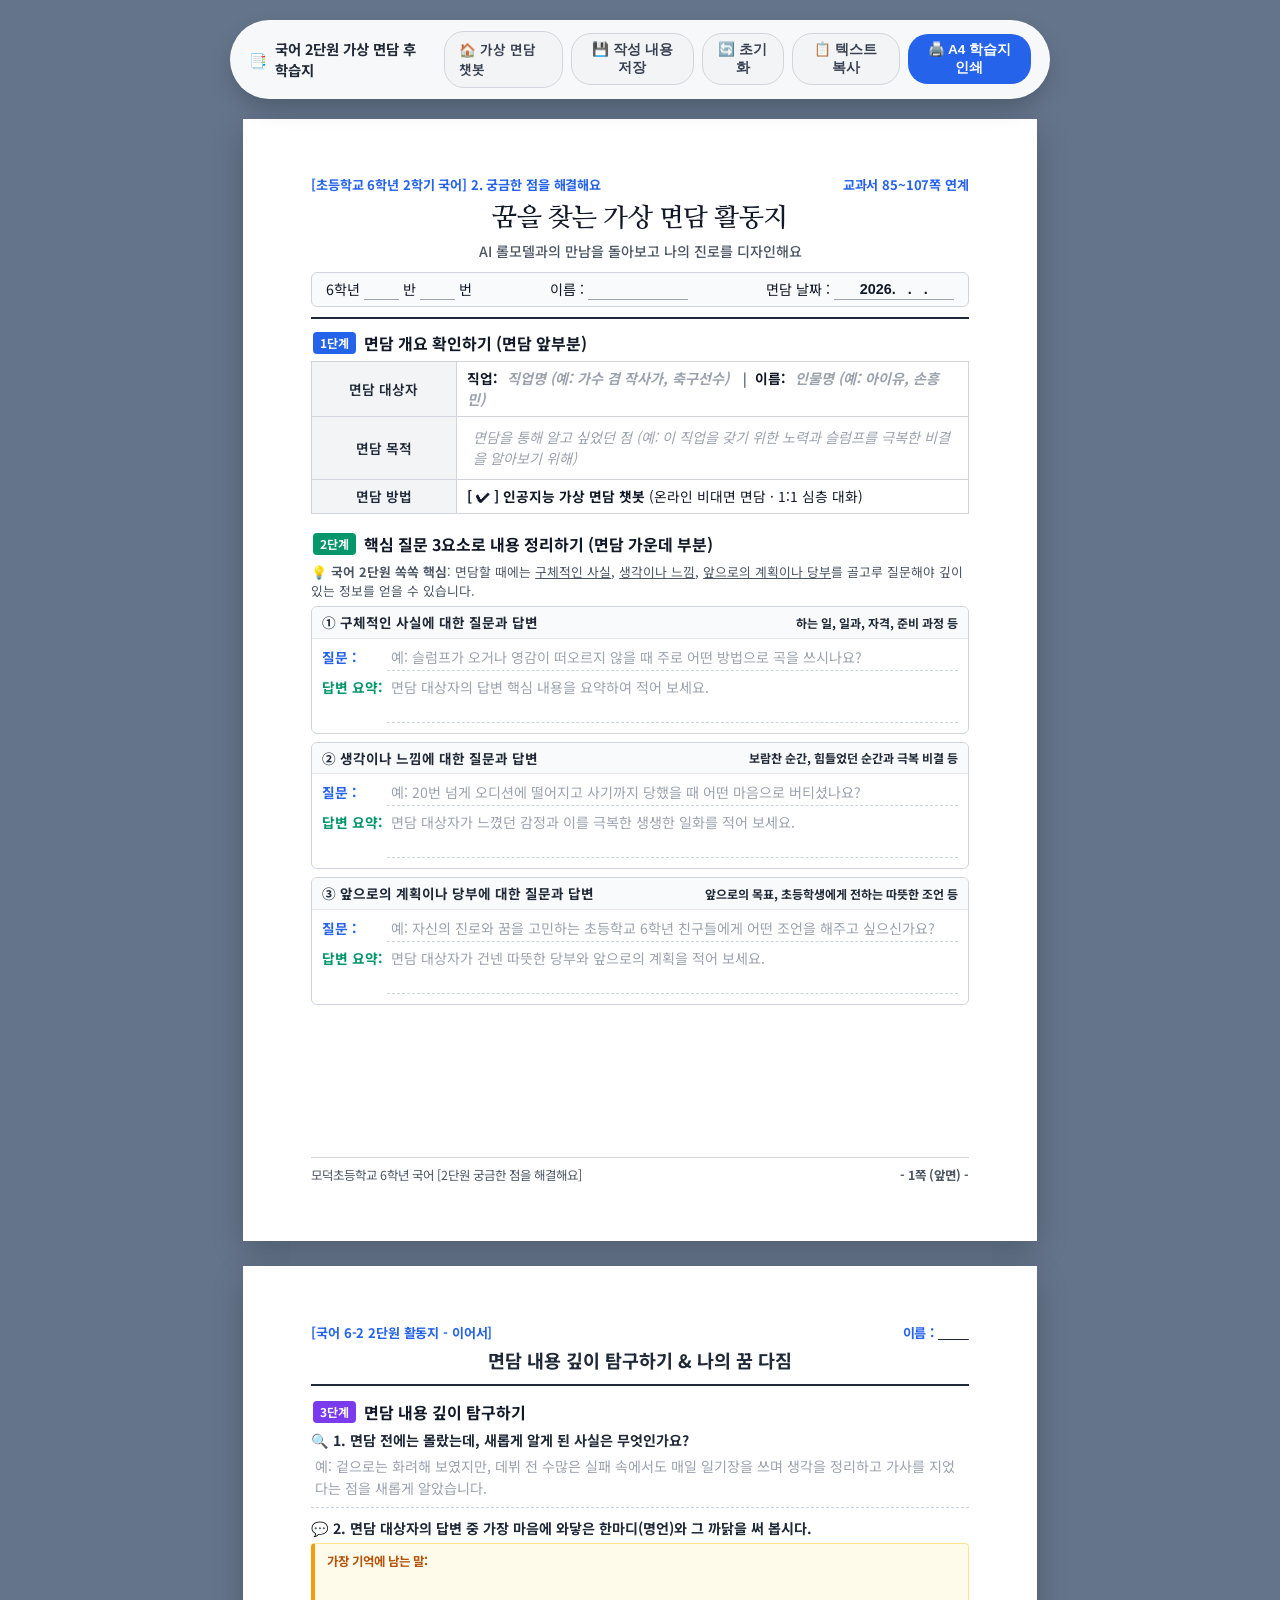
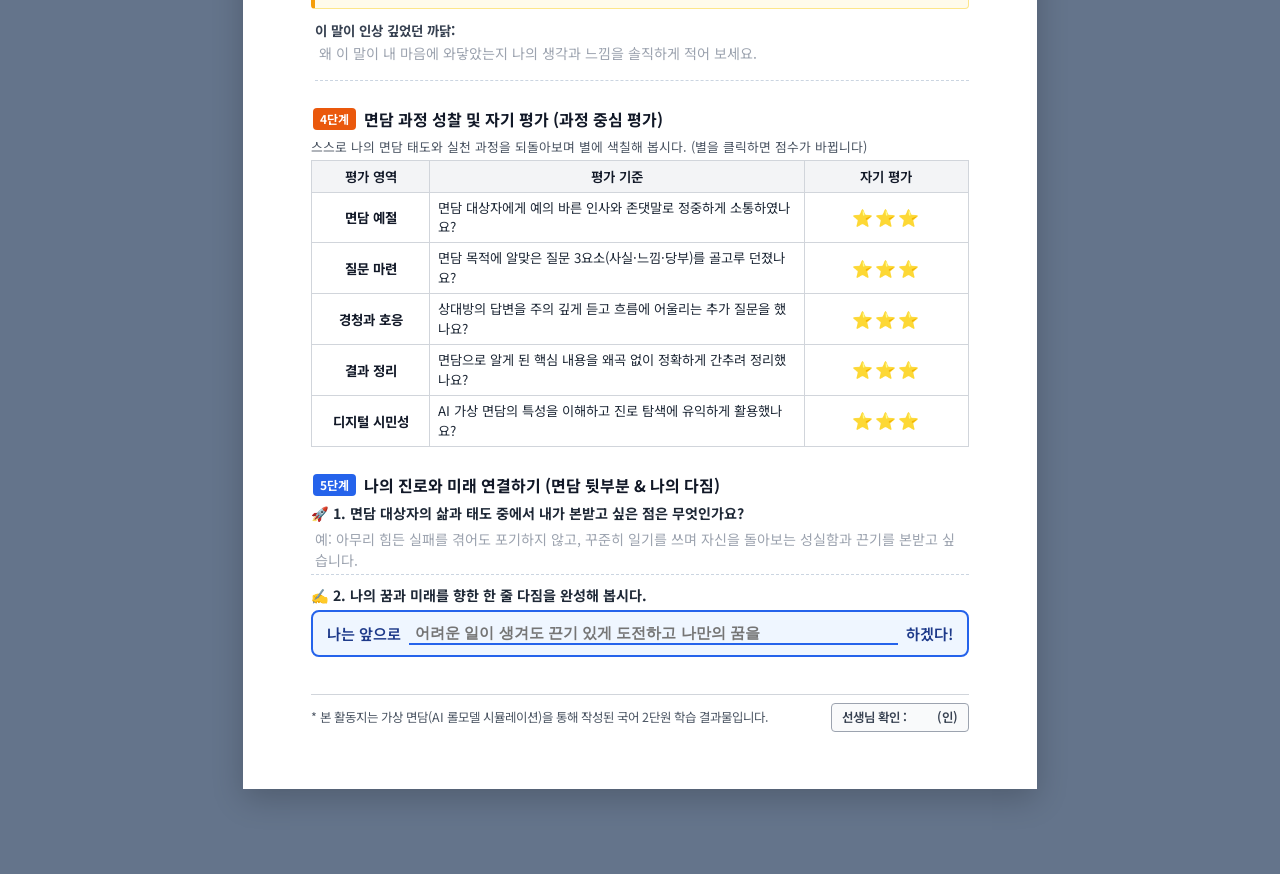
==== 면담_후_학습지.html @ 3804b7bf "feat: 6학년 국어 2단원 A4 2페이지 면담 후 학습지(HTML/MD) 제작 및 챗봇 연동" ====
<!DOCTYPE html>
<html lang="ko">
<head>
  <meta charset="UTF-8">
  <meta name="viewport" content="width=device-width, initial-scale=1.0">
  <title>국어 6-2 2단원 면담 후 학습지 - 꿈을 찾는 가상 면담 활동지</title>
  <link rel="preconnect" href="https://fonts.googleapis.com">
  <link rel="preconnect" href="https://fonts.gstatic.com" crossorigin>
  <link href="https://fonts.googleapis.com/css2?family=Noto+Sans+KR:wght@400;500;600;700;800&family=Nanum+Myeongjo:wght@700&display=swap" rel="stylesheet">
  <style>
    /* ==========================================================================
       기본 스타일 및 A4 인쇄 규격
       ========================================================================== */
    :root {
      --primary: #2563eb;
      --primary-dark: #1d4ed8;
      --primary-light: #eff6ff;
      --primary-border: #bfdbfe;
      --accent: #f59e0b;
      --gray-50: #f9fafb;
      --gray-100: #f3f4f6;
      --gray-200: #e5e7eb;
      --gray-300: #d1d5db;
      --gray-400: #9ca3af;
      --gray-600: #4b5563;
      --gray-700: #374151;
      --gray-800: #1f2937;
      --gray-900: #111827;
      --line-color: #cbd5e1;
    }

    * {
      box-sizing: border-box;
      margin: 0;
      padding: 0;
      -webkit-print-color-adjust: exact;
      print-color-adjust: exact;
    }

    body {
      font-family: 'Noto Sans KR', -apple-system, BlinkMacSystemFont, 'Malgun Gothic', sans-serif;
      background-color: #64748b;
      color: var(--gray-900);
      line-height: 1.5;
      padding: 20px 0 60px;
    }

    /* 플로팅 컨트롤 툴바 */
    .control-toolbar {
      position: sticky;
      top: 15px;
      z-index: 1000;
      max-width: 820px;
      margin: 0 auto 20px;
      background: rgba(255, 255, 255, 0.95);
      backdrop-filter: blur(8px);
      padding: 10px 18px;
      border-radius: 50px;
      display: flex;
      align-items: center;
      justify-content: space-between;
      gap: 12px;
      box-shadow: 0 10px 25px -5px rgba(0, 0, 0, 0.25);
      border: 1px solid rgba(255, 255, 255, 0.5);
    }

    .toolbar-title {
      font-size: 0.9rem;
      font-weight: 700;
      color: var(--gray-800);
      display: flex;
      align-items: center;
      gap: 8px;
    }

    .toolbar-actions {
      display: flex;
      align-items: center;
      gap: 8px;
    }

    .btn {
      display: inline-flex;
      align-items: center;
      gap: 6px;
      padding: 7px 14px;
      font-size: 0.85rem;
      font-weight: 600;
      border-radius: 20px;
      cursor: pointer;
      border: none;
      transition: all 0.2s ease;
      text-decoration: none;
    }

    .btn-primary {
      background: var(--primary);
      color: #ffffff;
    }
    .btn-primary:hover {
      background: var(--primary-dark);
      transform: translateY(-1px);
    }

    .btn-secondary {
      background: var(--gray-100);
      color: var(--gray-700);
      border: 1px solid var(--gray-300);
    }
    .btn-secondary:hover {
      background: var(--gray-200);
    }

    /* ==========================================================================
       A4 용지 시뮬레이션
       ========================================================================== */
    .sheet-page {
      width: 210mm;
      min-height: 297mm;
      margin: 0 auto 25px;
      background: #ffffff;
      padding: 15mm 18mm;
      box-shadow: 0 10px 30px rgba(0, 0, 0, 0.2);
      position: relative;
      box-sizing: border-box;
      display: flex;
      flex-direction: column;
      justify-content: space-between;
    }

    /* 학습지 머리말 */
    .sheet-header {
      border-bottom: 2px solid var(--gray-800);
      padding-bottom: 10px;
      margin-bottom: 12px;
    }

    .unit-tag {
      font-size: 0.82rem;
      font-weight: 700;
      color: var(--primary);
      letter-spacing: -0.01em;
      margin-bottom: 4px;
      display: flex;
      justify-content: space-between;
      align-items: center;
    }

    .sheet-main-title {
      font-family: 'Nanum Myeongjo', serif;
      font-size: 1.65rem;
      font-weight: 700;
      color: var(--gray-900);
      text-align: center;
      letter-spacing: -0.02em;
      margin: 4px 0 2px;
    }

    .sheet-sub-title {
      font-size: 0.88rem;
      color: var(--gray-600);
      text-align: center;
      margin-bottom: 10px;
      font-weight: 500;
    }

    /* 학생 인적사항 테이블 */
    .student-info-bar {
      display: flex;
      align-items: center;
      justify-content: space-between;
      background: var(--gray-50);
      border: 1px solid var(--gray-300);
      border-radius: 6px;
      padding: 6px 14px;
      font-size: 0.88rem;
    }

    .student-field {
      display: inline-flex;
      align-items: center;
      gap: 4px;
    }

    .input-inline {
      border: none;
      border-bottom: 1px solid var(--gray-400);
      background: transparent;
      font-size: 0.9rem;
      font-weight: 600;
      color: var(--gray-900);
      padding: 2px 4px;
      text-align: center;
      outline: none;
    }
    .input-inline:focus {
      border-bottom: 2px solid var(--primary);
      background: var(--primary-light);
    }

    /* ==========================================================================
       섹션 공통 디자인
       ========================================================================== */
    .section-block {
      margin-bottom: 12px;
    }

    .section-title {
      font-size: 1rem;
      font-weight: 700;
      color: var(--gray-900);
      display: flex;
      align-items: center;
      gap: 8px;
      margin-bottom: 6px;
      padding-left: 2px;
    }

    .step-badge {
      background: var(--primary);
      color: #ffffff;
      font-size: 0.75rem;
      font-weight: 700;
      padding: 2px 7px;
      border-radius: 4px;
    }

    .step-badge-accent {
      background: #059669;
    }

    .step-badge-purple {
      background: #7c3aed;
    }

    .step-badge-orange {
      background: #ea580c;
    }

    /* 표 스타일 */
    .sheet-table {
      width: 100%;
      border-collapse: collapse;
      font-size: 0.86rem;
      margin-bottom: 6px;
    }

    .sheet-table th, .sheet-table td {
      border: 1px solid var(--gray-300);
      padding: 6px 10px;
      vertical-align: middle;
    }

    .sheet-table th {
      background-color: var(--gray-100);
      color: var(--gray-800);
      font-weight: 600;
      text-align: center;
      width: 22%;
    }

    .sheet-table td {
      background-color: #ffffff;
    }

    /* 입력 가능 텍스트 영역 */
    .editable-box {
      width: 100%;
      min-height: 48px;
      outline: none;
      padding: 4px 6px;
      font-size: 0.88rem;
      color: var(--gray-900);
      line-height: 1.5;
      background: transparent;
      border-radius: 4px;
      transition: background 0.15s ease;
      white-space: pre-wrap;
      word-break: break-word;
    }

    .editable-box:focus {
      background: var(--primary-light);
    }

    .editable-box:empty:before {
      content: attr(data-placeholder);
      color: var(--gray-400);
      font-style: italic;
    }

    /* 질문 3요소 카드 */
    .question-element-card {
      border: 1px solid var(--gray-300);
      border-radius: 6px;
      margin-bottom: 8px;
      overflow: hidden;
      background: #ffffff;
    }

    .element-card-header {
      background: var(--gray-50);
      border-bottom: 1px solid var(--gray-200);
      padding: 5px 10px;
      font-size: 0.85rem;
      font-weight: 700;
      color: var(--gray-800);
      display: flex;
      justify-content: space-between;
      align-items: center;
    }

    .element-card-body {
      padding: 6px 10px;
    }

    .q-row {
      display: flex;
      align-items: flex-start;
      margin-bottom: 4px;
      font-size: 0.86rem;
    }

    .q-label {
      font-weight: 700;
      color: var(--primary);
      width: 65px;
      flex-shrink: 0;
      padding-top: 2px;
    }

    .q-label-answer {
      color: #059669;
    }

    .q-content {
      flex: 1;
      min-height: 24px;
    }

    /* 줄 공책 형태의 필기 라인 */
    .ruled-box {
      border-bottom: 1px dashed var(--line-color);
      min-height: 26px;
      padding: 2px 4px;
      font-size: 0.88rem;
      outline: none;
    }
    .ruled-box:focus {
      background: var(--primary-light);
    }
    .ruled-box:empty:before {
      content: attr(data-placeholder);
      color: var(--gray-400);
    }

    /* 깊이 탐구하기 인용구 박스 */
    .quote-box {
      background: #fffbeb;
      border: 1px solid #fde68a;
      border-left: 4px solid var(--accent);
      border-radius: 4px;
      padding: 8px 12px;
      margin-bottom: 8px;
    }

    .quote-content {
      font-size: 0.92rem;
      font-weight: 600;
      color: #92400e;
      min-height: 28px;
      outline: none;
    }

    /* 자기 평가 별점 테이블 */
    .eval-table {
      width: 100%;
      border-collapse: collapse;
      font-size: 0.84rem;
      margin-top: 4px;
    }

    .eval-table th, .eval-table td {
      border: 1px solid var(--gray-300);
      padding: 5px 8px;
      text-align: center;
    }

    .eval-table th {
      background: var(--gray-100);
      font-weight: 600;
    }

    .eval-table td.criteria {
      text-align: left;
      font-size: 0.83rem;
      color: var(--gray-800);
    }

    .stars-cell {
      cursor: pointer;
      user-select: none;
      font-size: 1.05rem;
      letter-spacing: 2px;
      color: #d1d5db;
      white-space: nowrap;
      transition: color 0.15s ease;
    }

    .stars-cell.active-3 {
      color: #f59e0b;
    }
    .stars-cell.active-2 {
      color: #fbbf24;
    }
    .stars-cell.active-1 {
      color: #fcd34d;
    }

    /* 다짐 박스 */
    .pledge-box {
      border: 2px solid var(--primary);
      background: var(--primary-light);
      border-radius: 8px;
      padding: 10px 14px;
      font-size: 0.95rem;
      font-weight: 600;
      color: #1e3a8a;
      display: flex;
      align-items: center;
      gap: 8px;
    }

    .pledge-input {
      flex: 1;
      border: none;
      border-bottom: 2px solid var(--primary);
      background: transparent;
      font-size: 0.95rem;
      font-weight: 700;
      color: #1e40af;
      padding: 2px 6px;
      outline: none;
    }

    /* 학습지 바닥글 */
    .sheet-footer {
      border-top: 1px solid var(--gray-300);
      padding-top: 8px;
      margin-top: auto;
      display: flex;
      justify-content: space-between;
      align-items: center;
      font-size: 0.78rem;
      color: var(--gray-600);
    }

    .teacher-confirm {
      border: 1px solid var(--gray-400);
      border-radius: 4px;
      padding: 4px 10px;
      background: var(--gray-50);
      font-weight: 600;
      color: var(--gray-700);
    }

    /* ==========================================================================
       인쇄 스타일 (@media print)
       ========================================================================== */
    @media print {
      body {
        background: transparent !important;
        padding: 0 !important;
      }

      .control-toolbar {
        display: none !important;
      }

      .sheet-page {
        width: 100% !important;
        min-height: auto !important;
        margin: 0 !important;
        padding: 12mm 15mm !important;
        box-shadow: none !important;
        border: none !important;
        page-break-after: always !important;
      }

      .sheet-page:last-child {
        page-break-after: auto !important;
      }

      .editable-box:empty:before,
      .ruled-box:empty:before {
        content: "" !important;
      }

      .editable-box, .ruled-box, .quote-content {
        background: transparent !important;
      }

      .btn {
        display: none !important;
      }
    }
  </style>
</head>
<body>

  <!-- =========================================================================
       상단 플로팅 툴바 (화면 전용, 인쇄 시 숨김)
       ========================================================================= -->
  <div class="control-toolbar">
    <div class="toolbar-title">
      <span>📑</span> <strong>국어 2단원 가상 면담 후 학습지</strong>
    </div>
    <div class="toolbar-actions">
      <a href="index.html" class="btn btn-secondary">🏠 가상 면담 챗봇</a>
      <button class="btn btn-secondary" onclick="saveToLocalStorage()">💾 작성 내용 저장</button>
      <button class="btn btn-secondary" onclick="resetWorksheet()">🔄 초기화</button>
      <button class="btn btn-secondary" onclick="copyWorksheetText()">📋 텍스트 복사</button>
      <button class="btn btn-primary" onclick="window.print()">🖨️ A4 학습지 인쇄</button>
    </div>
  </div>

  <!-- =========================================================================
       [1쪽] A4 PAGE 1: 면담 개요 & 질문 3요소 핵심 정리
       ========================================================================= -->
  <div class="sheet-page" id="page1">
    
    <!-- 머리말 -->
    <header class="sheet-header">
      <div class="unit-tag">
        <span>[초등학교 6학년 2학기 국어] 2. 궁금한 점을 해결해요</span>
        <span>교과서 85~107쪽 연계</span>
      </div>
      <h1 class="sheet-main-title">꿈을 찾는 가상 면담 활동지</h1>
      <p class="sheet-sub-title">AI 롤모델과의 만남을 돌아보고 나의 진로를 디자인해요</p>
      
      <div class="student-info-bar">
        <div class="student-field">
          <span>6학년</span>
          <input type="text" id="stuGrade" class="input-inline" style="width: 35px;" placeholder="   ">
          <span>반</span>
          <input type="text" id="stuClass" class="input-inline" style="width: 35px;" placeholder="   ">
          <span>번</span>
        </div>
        <div class="student-field">
          <span>이름 :</span>
          <input type="text" id="stuName" class="input-inline" style="width: 100px;" placeholder="           ">
        </div>
        <div class="student-field">
          <span>면담 날짜 :</span>
          <input type="text" id="stuDate" class="input-inline" style="width: 120px;" value="2026.   .   .">
        </div>
      </div>
    </header>

    <!-- [1단계] 면담 개요 확인하기 -->
    <section class="section-block">
      <h2 class="section-title">
        <span class="step-badge">1단계</span> 면담 개요 확인하기 (면담 앞부분)
      </h2>
      <table class="sheet-table">
        <tr>
          <th>면담 대상자</th>
          <td>
            <b>직업:</b> <span id="viewJob" contenteditable="true" class="editable-box" style="display:inline; min-height:auto; font-weight:700;" data-placeholder="직업명 (예: 가수 겸 작사가, 축구선수)"></span>
            &nbsp;|&nbsp;
            <b>이름:</b> <span id="viewName" contenteditable="true" class="editable-box" style="display:inline; min-height:auto; font-weight:700;" data-placeholder="인물명 (예: 아이유, 손흥민)"></span>
          </td>
        </tr>
        <tr>
          <th>면담 목적</th>
          <td>
            <div id="viewPurpose" contenteditable="true" class="editable-box" data-placeholder="면담을 통해 알고 싶었던 점 (예: 이 직업을 갖기 위한 노력과 슬럼프를 극복한 비결을 알아보기 위해)"></div>
          </td>
        </tr>
        <tr>
          <th>면담 방법</th>
          <td>
            <b>[ ✔ ] 인공지능 가상 면담 챗봇</b> (온라인 비대면 면담 · 1:1 심층 대화)
          </td>
        </tr>
      </table>
    </section>

    <!-- [2단계] 핵심 질문 3요소로 내용 정리하기 -->
    <section class="section-block">
      <h2 class="section-title">
        <span class="step-badge step-badge-accent">2단계</span> 핵심 질문 3요소로 내용 정리하기 (면담 가운데 부분)
      </h2>
      <p style="font-size: 0.8rem; color: var(--gray-600); margin-bottom: 6px;">
        💡 <b>국어 2단원 쏙쏙 핵심</b>: 면담할 때에는 <u>구체적인 사실</u>, <u>생각이나 느낌</u>, <u>앞으로의 계획이나 당부</u>를 골고루 질문해야 깊이 있는 정보를 얻을 수 있습니다.
      </p>

      <!-- ① 구체적인 사실 -->
      <div class="question-element-card">
        <div class="element-card-header">
          <span>① 구체적인 사실에 대한 질문과 답변</span>
          <span style="font-size: 0.75rem; color: var(--gray-500);">하는 일, 일과, 자격, 준비 과정 등</span>
        </div>
        <div class="element-card-body">
          <div class="q-row">
            <span class="q-label">질문 :</span>
            <div id="qFact" contenteditable="true" class="q-content ruled-box" data-placeholder="예: 슬럼프가 오거나 영감이 떠오르지 않을 때 주로 어떤 방법으로 곡을 쓰시나요?"></div>
          </div>
          <div class="q-row">
            <span class="q-label q-label-answer">답변 요약:</span>
            <div id="aFact" contenteditable="true" class="q-content ruled-box" style="min-height: 48px;" data-placeholder="면담 대상자의 답변 핵심 내용을 요약하여 적어 보세요."></div>
          </div>
        </div>
      </div>

      <!-- ② 생각이나 느낌 -->
      <div class="question-element-card">
        <div class="element-card-header">
          <span>② 생각이나 느낌에 대한 질문과 답변</span>
          <span style="font-size: 0.75rem; color: var(--gray-500);">보람찬 순간, 힘들었던 순간과 극복 비결 등</span>
        </div>
        <div class="element-card-body">
          <div class="q-row">
            <span class="q-label">질문 :</span>
            <div id="qFeel" contenteditable="true" class="q-content ruled-box" data-placeholder="예: 20번 넘게 오디션에 떨어지고 사기까지 당했을 때 어떤 마음으로 버티셨나요?"></div>
          </div>
          <div class="q-row">
            <span class="q-label q-label-answer">답변 요약:</span>
            <div id="aFeel" contenteditable="true" class="q-content ruled-box" style="min-height: 48px;" data-placeholder="면담 대상자가 느꼈던 감정과 이를 극복한 생생한 일화를 적어 보세요."></div>
          </div>
        </div>
      </div>

      <!-- ③ 앞으로의 계획이나 당부 -->
      <div class="question-element-card">
        <div class="element-card-header">
          <span>③ 앞으로의 계획이나 당부에 대한 질문과 답변</span>
          <span style="font-size: 0.75rem; color: var(--gray-500);">앞으로의 목표, 초등학생에게 전하는 따뜻한 조언 등</span>
        </div>
        <div class="element-card-body">
          <div class="q-row">
            <span class="q-label">질문 :</span>
            <div id="qPlan" contenteditable="true" class="q-content ruled-box" data-placeholder="예: 자신의 진로와 꿈을 고민하는 초등학교 6학년 친구들에게 어떤 조언을 해주고 싶으신가요?"></div>
          </div>
          <div class="q-row">
            <span class="q-label q-label-answer">답변 요약:</span>
            <div id="aPlan" contenteditable="true" class="q-content ruled-box" style="min-height: 48px;" data-placeholder="면담 대상자가 건넨 따뜻한 당부와 앞으로의 계획을 적어 보세요."></div>
          </div>
        </div>
      </div>
    </section>

    <!-- 1쪽 바닥글 -->
    <footer class="sheet-footer">
      <span>모덕초등학교 6학년 국어 [2단원 궁금한 점을 해결해요]</span>
      <span style="font-weight:700;">- 1쪽 (앞면) -</span>
    </footer>

  </div>

  <!-- =========================================================================
       [2쪽] A4 PAGE 2: 깊이 탐구하기, 자기 성찰 평가, 나의 진로 다짐
       ========================================================================= -->
  <div class="sheet-page" id="page2">
    
    <!-- 2쪽 머리말 -->
    <header class="sheet-header" style="margin-bottom: 14px;">
      <div class="unit-tag">
        <span>[국어 6-2 2단원 활동지 - 이어서]</span>
        <span>이름 : <span id="page2Name" style="font-weight: 700; color: var(--gray-800); text-decoration: underline;">&nbsp;&nbsp;&nbsp;&nbsp;&nbsp;&nbsp;&nbsp;&nbsp;</span></span>
      </div>
      <h2 style="font-size: 1.15rem; font-weight: 700; color: var(--gray-800); text-align: center;">
        면담 내용 깊이 탐구하기 &amp; 나의 꿈 다짐
      </h2>
    </header>

    <!-- [3단계] 면담 내용 깊이 탐구하기 -->
    <section class="section-block">
      <h2 class="section-title">
        <span class="step-badge step-badge-purple">3단계</span> 면담 내용 깊이 탐구하기
      </h2>

      <!-- 새롭게 알게 된 사실 -->
      <div style="margin-bottom: 10px;">
        <label style="font-size: 0.88rem; font-weight: 700; color: var(--gray-800); display: block; margin-bottom: 3px;">
          🔍 1. 면담 전에는 몰랐는데, 새롭게 알게 된 사실은 무엇인가요?
        </label>
        <div id="viewLearned" contenteditable="true" class="ruled-box" style="min-height: 54px;" data-placeholder="예: 겉으로는 화려해 보였지만, 데뷔 전 수많은 실패 속에서도 매일 일기장을 쓰며 생각을 정리하고 가사를 지었다는 점을 새롭게 알았습니다."></div>
      </div>

      <!-- 마음을 울린 한마디 (명언) -->
      <div>
        <label style="font-size: 0.88rem; font-weight: 700; color: var(--gray-800); display: block; margin-bottom: 3px;">
          💬 2. 면담 대상자의 답변 중 가장 마음에 와닿은 한마디(명언)와 그 까닭을 써 봅시다.
        </label>
        <div class="quote-box">
          <div style="font-size: 0.78rem; color: #b45309; font-weight: 700; margin-bottom: 2px;">가장 기억에 남는 말:</div>
          <div id="viewQuote" contenteditable="true" class="quote-content" data-placeholder="❝ 훌륭한 실패는 더 좋은 자리를 찾아가는 나침반이에요. 조급해하지 말고 자기만의 속도로 걸어가세요. ❞"></div>
        </div>
        <div style="padding-left: 4px;">
          <span style="font-size: 0.84rem; font-weight: 700; color: var(--gray-700);">이 말이 인상 깊었던 까닭:</span>
          <div id="viewQuoteReason" contenteditable="true" class="ruled-box" style="min-height: 40px;" data-placeholder="왜 이 말이 내 마음에 와닿았는지 나의 생각과 느낌을 솔직하게 적어 보세요."></div>
        </div>
      </div>
    </section>

    <!-- [4단계] 면담 과정 성찰 및 자기 평가 -->
    <section class="section-block" style="margin-top: 14px;">
      <h2 class="section-title">
        <span class="step-badge step-badge-orange">4단계</span> 면담 과정 성찰 및 자기 평가 (과정 중심 평가)
      </h2>
      <p style="font-size: 0.8rem; color: var(--gray-600); margin-bottom: 4px;">
        스스로 나의 면담 태도와 실천 과정을 되돌아보며 별에 색칠해 봅시다. (별을 클릭하면 점수가 바뀝니다)
      </p>

      <table class="eval-table">
        <thead>
          <tr>
            <th style="width: 18%;">평가 영역</th>
            <th>평가 기준</th>
            <th style="width: 25%;">자기 평가</th>
          </tr>
        </thead>
        <tbody>
          <tr>
            <td><b>면담 예절</b></td>
            <td class="criteria">면담 대상자에게 예의 바른 인사와 존댓말로 정중하게 소통하였나요?</td>
            <td class="stars-cell active-3" onclick="toggleStars(this)">⭐⭐⭐</td>
          </tr>
          <tr>
            <td><b>질문 마련</b></td>
            <td class="criteria">면담 목적에 알맞은 질문 3요소(사실·느낌·당부)를 골고루 던졌나요?</td>
            <td class="stars-cell active-3" onclick="toggleStars(this)">⭐⭐⭐</td>
          </tr>
          <tr>
            <td><b>경청과 호응</b></td>
            <td class="criteria">상대방의 답변을 주의 깊게 듣고 흐름에 어울리는 추가 질문을 했나요?</td>
            <td class="stars-cell active-3" onclick="toggleStars(this)">⭐⭐⭐</td>
          </tr>
          <tr>
            <td><b>결과 정리</b></td>
            <td class="criteria">면담으로 알게 된 핵심 내용을 왜곡 없이 정확하게 간추려 정리했나요?</td>
            <td class="stars-cell active-3" onclick="toggleStars(this)">⭐⭐⭐</td>
          </tr>
          <tr>
            <td><b>디지털 시민성</b></td>
            <td class="criteria">AI 가상 면담의 특성을 이해하고 진로 탐색에 유익하게 활용했나요?</td>
            <td class="stars-cell active-3" onclick="toggleStars(this)">⭐⭐⭐</td>
          </tr>
        </tbody>
      </table>
    </section>

    <!-- [5단계] 나의 진로와 미래 연결하기 -->
    <section class="section-block" style="margin-top: 14px;">
      <h2 class="section-title">
        <span class="step-badge">5단계</span> 나의 진로와 미래 연결하기 (면담 뒷부분 &amp; 나의 다짐)
      </h2>

      <div style="margin-bottom: 10px;">
        <label style="font-size: 0.88rem; font-weight: 700; color: var(--gray-800); display: block; margin-bottom: 3px;">
          🚀 1. 면담 대상자의 삶과 태도 중에서 내가 본받고 싶은 점은 무엇인가요?
        </label>
        <div id="viewRoleModel" contenteditable="true" class="ruled-box" style="min-height: 48px;" data-placeholder="예: 아무리 힘든 실패를 겪어도 포기하지 않고, 꾸준히 일기를 쓰며 자신을 돌아보는 성실함과 끈기를 본받고 싶습니다."></div>
      </div>

      <div>
        <label style="font-size: 0.88rem; font-weight: 700; color: var(--gray-800); display: block; margin-bottom: 4px;">
          ✍️ 2. 나의 꿈과 미래를 향한 한 줄 다짐을 완성해 봅시다.
        </label>
        <div class="pledge-box">
          <span>나는 앞으로</span>
          <input type="text" id="viewPledge" class="pledge-input" placeholder="어려운 일이 생겨도 끈기 있게 도전하고 나만의 꿈을">
          <span>하겠다!</span>
        </div>
      </div>
    </section>

    <!-- 2쪽 바닥글 & 확인란 -->
    <footer class="sheet-footer">
      <div>
        <span>* 본 활동지는 가상 면담(AI 롤모델 시뮬레이션)을 통해 작성된 국어 2단원 학습 결과물입니다.</span>
      </div>
      <div class="teacher-confirm">
        선생님 확인 : &nbsp;&nbsp;&nbsp;&nbsp;&nbsp;&nbsp;&nbsp;&nbsp; (인)
      </div>
    </footer>

  </div>

  <!-- =========================================================================
       스크립트: 데이터 연동, 로컬 저장, 별점 토글, 인쇄
       ========================================================================= -->
  <script>
    document.addEventListener("DOMContentLoaded", () => {
      loadInitialData();
      setupAutoSave();
    });

    // 별점 토글 (⭐⭐⭐ -> ⭐⭐ -> ⭐ -> ⭐⭐⭐)
    function toggleStars(cell) {
      if (cell.classList.contains("active-3")) {
        cell.classList.remove("active-3");
        cell.classList.add("active-2");
        cell.textContent = "⭐⭐☆";
      } else if (cell.classList.contains("active-2")) {
        cell.classList.remove("active-2");
        cell.classList.add("active-1");
        cell.textContent = "⭐☆☆";
      } else {
        cell.classList.remove("active-1");
        cell.classList.add("active-3");
        cell.textContent = "⭐⭐⭐";
      }
      saveToLocalStorage(false);
    }

    // 이름 입력 시 2쪽에도 자동 반영
    document.getElementById("stuName").addEventListener("input", (e) => {
      document.getElementById("page2Name").textContent = e.target.value.trim() || "        ";
    });

    // 데이터 불러오기 (챗봇에서 전달한 데이터 또는 기존 작성 내용)
    function loadInitialData() {
      // 1. 챗봇에서 바로 내보낸 임시 면담 데이터가 있는지 확인
      const sessionData = sessionStorage.getItem("currentInterviewWorksheet");
      const localData = localStorage.getItem("modeok_interview_worksheet");
      
      let data = null;
      if (sessionData) {
        try { data = JSON.parse(sessionData); } catch (e) {}
      } else if (localData) {
        try { data = JSON.parse(localData); } catch (e) {}
      }

      if (data) {
        if (data.job) document.getElementById("viewJob").textContent = data.job;
        if (data.name) document.getElementById("viewName").textContent = data.name;
        if (data.purpose) document.getElementById("viewPurpose").textContent = data.purpose;
        if (data.qFact) document.getElementById("qFact").textContent = data.qFact;
        if (data.aFact) document.getElementById("aFact").textContent = data.aFact;
        if (data.qFeel) document.getElementById("qFeel").textContent = data.qFeel;
        if (data.aFeel) document.getElementById("aFeel").textContent = data.aFeel;
        if (data.qPlan) document.getElementById("qPlan").textContent = data.qPlan;
        if (data.aPlan) document.getElementById("aPlan").textContent = data.aPlan;
        if (data.learned) document.getElementById("viewLearned").textContent = data.learned;
        if (data.quote) document.getElementById("viewQuote").textContent = data.quote;
        if (data.quoteReason) document.getElementById("viewQuoteReason").textContent = data.quoteReason;
        if (data.roleModel) document.getElementById("viewRoleModel").textContent = data.roleModel;
        if (data.pledge) document.getElementById("viewPledge").value = data.pledge;
        if (data.stuGrade) document.getElementById("stuGrade").value = data.stuGrade;
        if (data.stuClass) document.getElementById("stuClass").value = data.stuClass;
        if (data.stuName) {
          document.getElementById("stuName").value = data.stuName;
          document.getElementById("page2Name").textContent = data.stuName;
        }
      }
    }

    // 로컬 스토리지 저장
    function saveToLocalStorage(showNotice = true) {
      const data = {
        stuGrade: document.getElementById("stuGrade").value,
        stuClass: document.getElementById("stuClass").value,
        stuName: document.getElementById("stuName").value,
        job: document.getElementById("viewJob").textContent,
        name: document.getElementById("viewName").textContent,
        purpose: document.getElementById("viewPurpose").textContent,
        qFact: document.getElementById("qFact").textContent,
        aFact: document.getElementById("aFact").textContent,
        qFeel: document.getElementById("qFeel").textContent,
        aFeel: document.getElementById("aFeel").textContent,
        qPlan: document.getElementById("qPlan").textContent,
        aPlan: document.getElementById("aPlan").textContent,
        learned: document.getElementById("viewLearned").textContent,
        quote: document.getElementById("viewQuote").textContent,
        quoteReason: document.getElementById("viewQuoteReason").textContent,
        roleModel: document.getElementById("viewRoleModel").textContent,
        pledge: document.getElementById("viewPledge").value
      };

      localStorage.setItem("modeok_interview_worksheet", JSON.stringify(data));
      if (showNotice) {
        alert("학습지 내용이 안전하게 저장되었습니다! 브라우저를 닫았다가 다시 열어도 그대로 유지됩니다.");
      }
    }

    // 변경 시 자동 저장 디바운스
    function setupAutoSave() {
      let timer = null;
      document.body.addEventListener("input", () => {
        clearTimeout(timer);
        timer = setTimeout(() => {
          saveToLocalStorage(false);
        }, 1500);
      });
    }

    // 학습지 초기화
    function resetWorksheet() {
      if (confirm("학습지 내용을 모두 지우고 빈 양식으로 초기화할까요?")) {
        localStorage.removeItem("modeok_interview_worksheet");
        sessionStorage.removeItem("currentInterviewWorksheet");
        location.reload();
      }
    }

    // 전체 텍스트 복사 (한글/워드/패들렛 제출용)
    function copyWorksheetText() {
      const grade = document.getElementById("stuGrade").value;
      const cls = document.getElementById("stuClass").value;
      const name = document.getElementById("stuName").value;
      const job = document.getElementById("viewJob").textContent;
      const person = document.getElementById("viewName").textContent;
      const purpose = document.getElementById("viewPurpose").textContent;
      
      const qF = document.getElementById("qFact").textContent;
      const aF = document.getElementById("aFact").textContent;
      const qE = document.getElementById("qFeel").textContent;
      const aE = document.getElementById("aFeel").textContent;
      const qP = document.getElementById("qPlan").textContent;
      const aP = document.getElementById("aPlan").textContent;
      
      const learned = document.getElementById("viewLearned").textContent;
      const quote = document.getElementById("viewQuote").textContent;
      const quoteReason = document.getElementById("viewQuoteReason").textContent;
      const roleModel = document.getElementById("viewRoleModel").textContent;
      const pledge = document.getElementById("viewPledge").value;

      const fullText = `
[국어 6-2 2단원] 꿈을 찾는 가상 면담 활동지
- 학생: 6학년 ${grade || '_'}반 ${cls || '_'}번 이름: ${name || '____'}
- 면담 대상자: ${job} ${person}
- 면담 목적: ${purpose}

[1. 핵심 질문 3요소 정리]
① 구체적인 사실:
- 질문: ${qF}
- 답변: ${aF}

② 생각이나 느낌:
- 질문: ${qE}
- 답변: ${aE}

③ 앞으로의 계획이나 당부:
- 질문: ${qP}
- 답변: ${aP}

[2. 깊이 탐구하기]
- 새롭게 알게 된 점: ${learned}
- 마음을 울린 한마디: "${quote}" (까닭: ${quoteReason})

[3. 나의 진로 연결 및 다짐]
- 본받고 싶은 점: ${roleModel}
- 나의 한 줄 다짐: 나는 앞으로 "${pledge}" 하겠다!
`.trim();

      navigator.clipboard.writeText(fullText).then(() => {
        alert("학습지 전체 내용이 복사되었습니다! 패들렛이나 문서에 붙여넣기(Ctrl+V) 하세요.");
      });
    }
  </script>
</body>
</html>
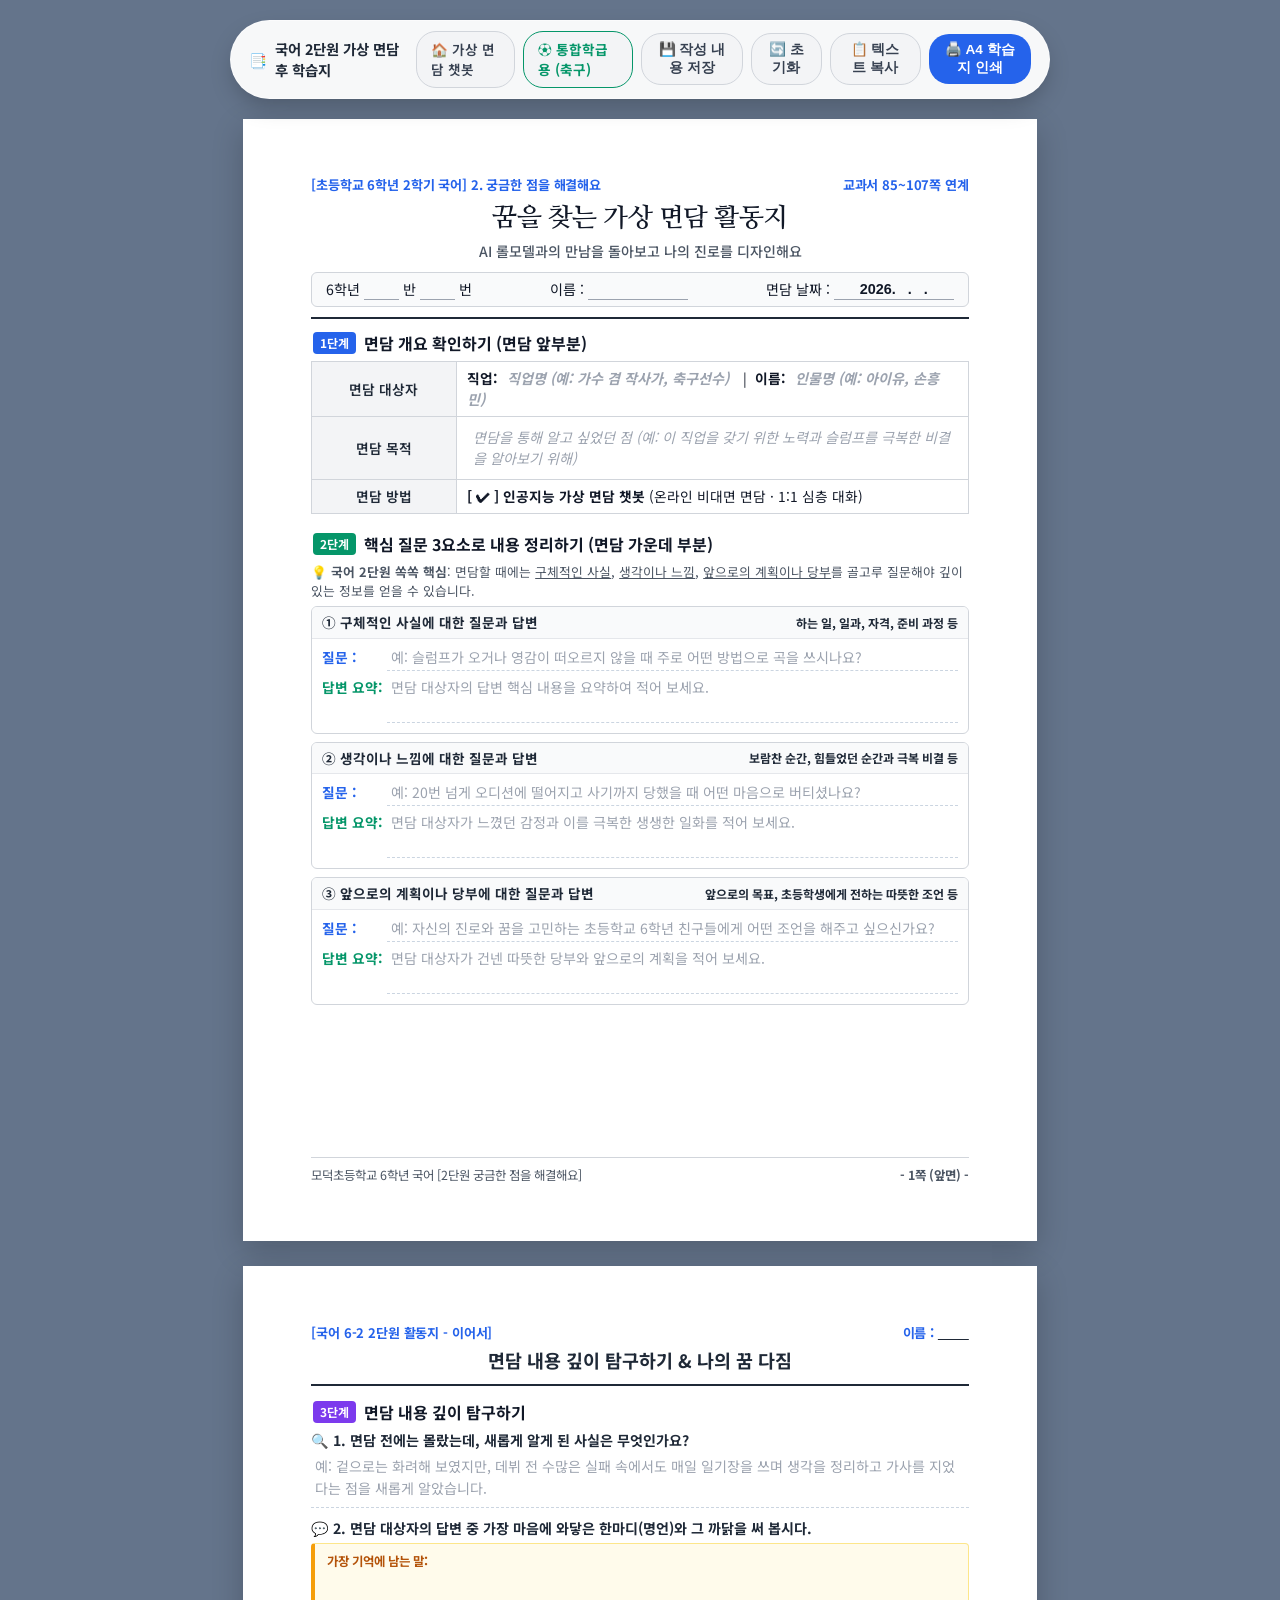
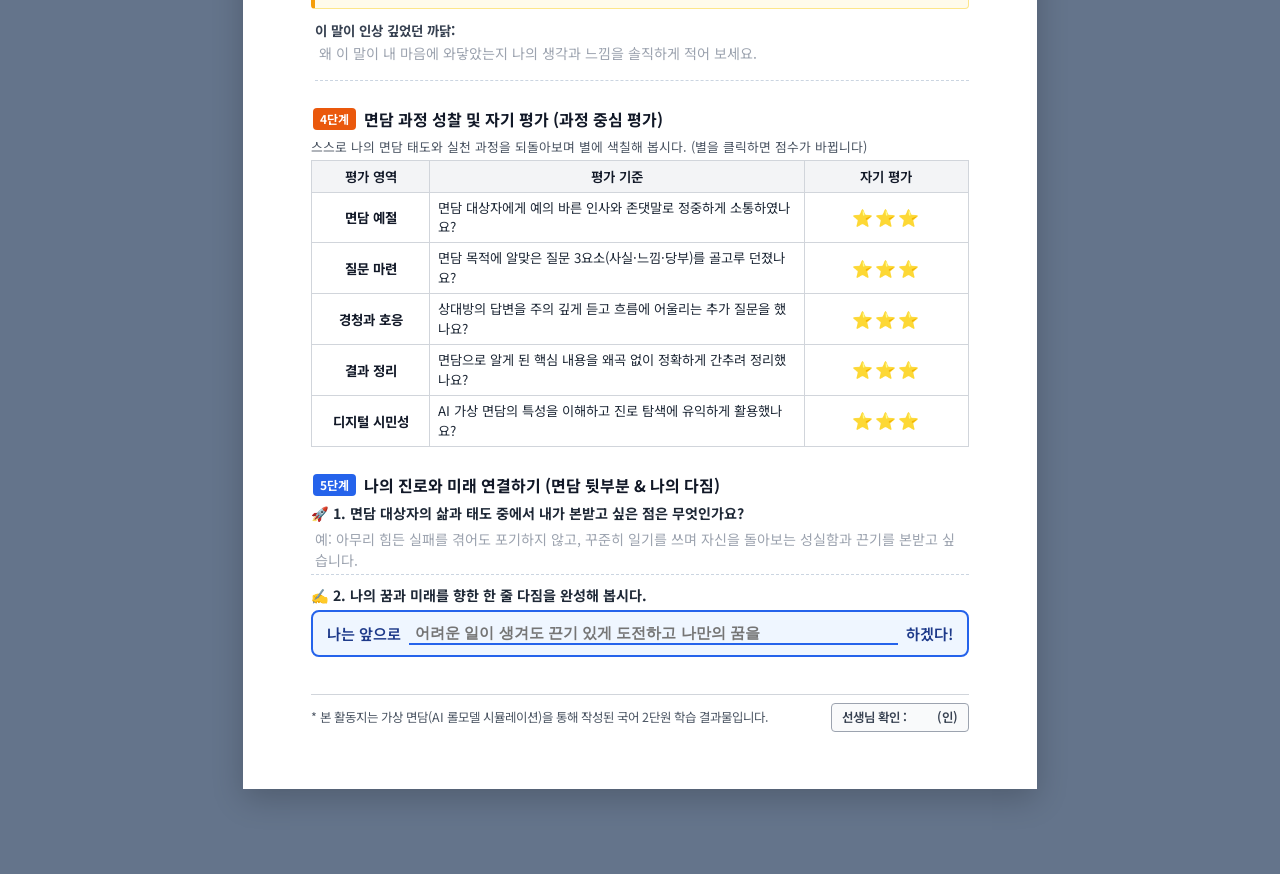
==== commit da72cdfa: "feat: 2차시 통합학급 학생(꿈: 축구선수) 맞춤형 손흥민 가상 면담 활동지 제작" ====
--- a/면담_후_학습지.html
+++ b/면담_후_학습지.html
@@ -517,6 +517,7 @@
     </div>
     <div class="toolbar-actions">
       <a href="index.html" class="btn btn-secondary">🏠 가상 면담 챗봇</a>
+      <a href="통합학급_면담_후_학습지_축구선수.html" class="btn btn-secondary" style="border-color: #059669; color: #059669; font-weight: 700;">⚽ 통합학급용 (축구)</a>
       <button class="btn btn-secondary" onclick="saveToLocalStorage()">💾 작성 내용 저장</button>
       <button class="btn btn-secondary" onclick="resetWorksheet()">🔄 초기화</button>
       <button class="btn btn-secondary" onclick="copyWorksheetText()">📋 텍스트 복사</button>
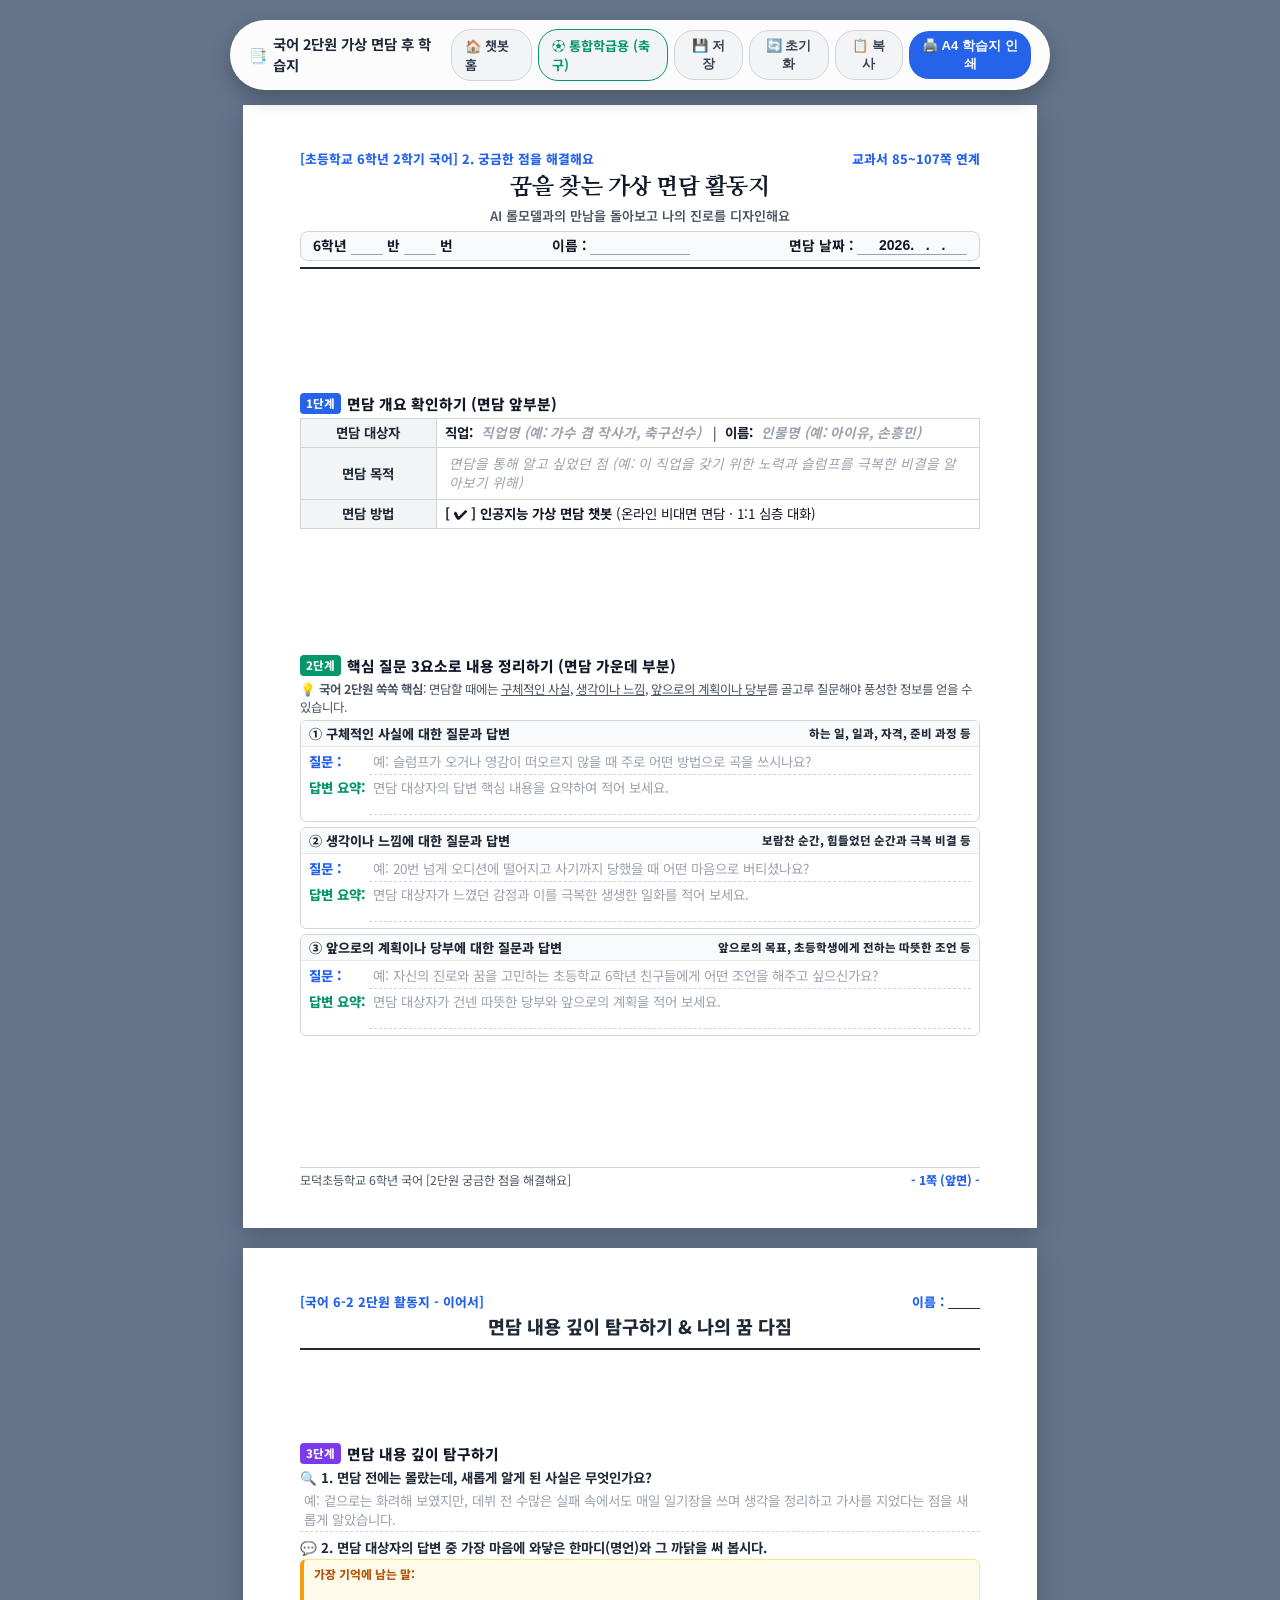
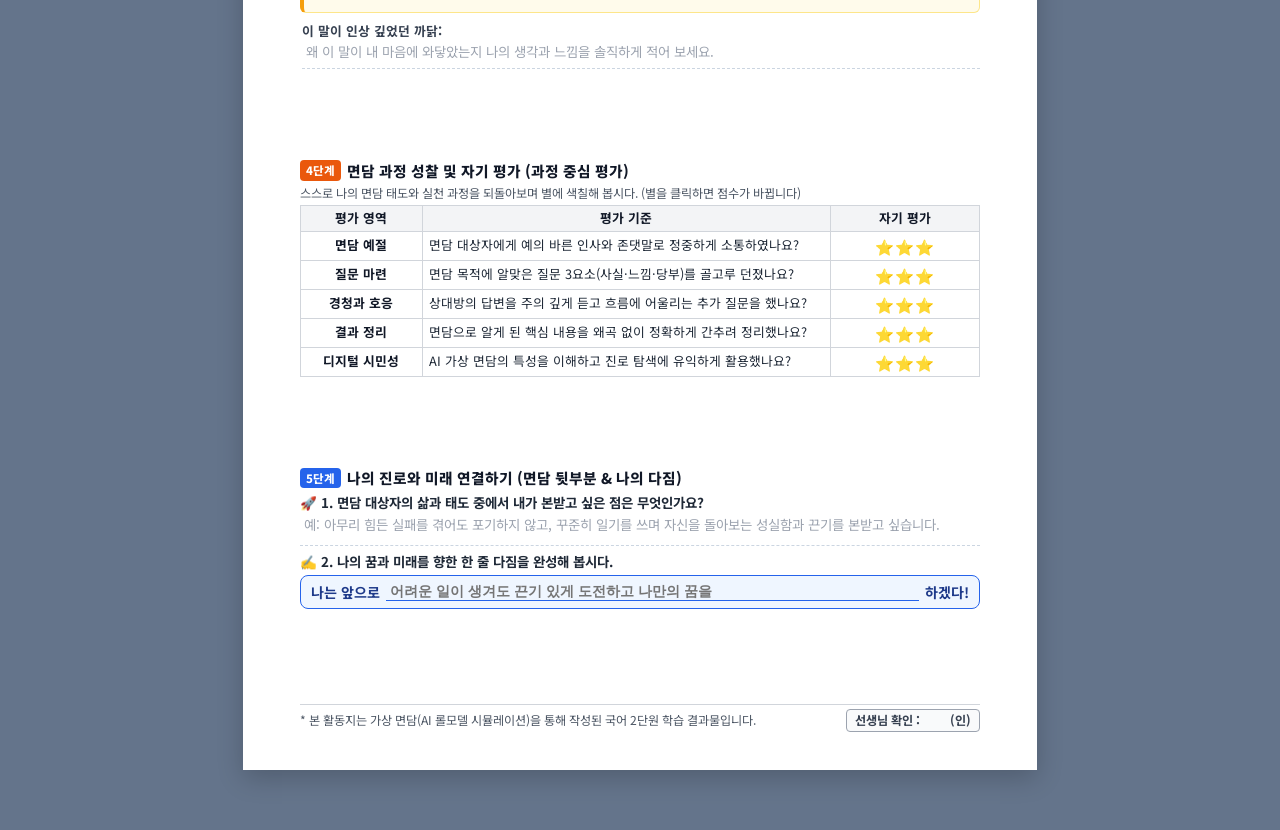
==== commit af36b46c: "fix: A4 인쇄 시 2페이지 칼정렬 및 하단 푸터 넘침/여백 완벽 수정" ====
--- a/면담_후_학습지.html
+++ b/면담_후_학습지.html
@@ -6,10 +6,10 @@
   <title>국어 6-2 2단원 면담 후 학습지 - 꿈을 찾는 가상 면담 활동지</title>
   <link rel="preconnect" href="https://fonts.googleapis.com">
   <link rel="preconnect" href="https://fonts.gstatic.com" crossorigin>
-  <link href="https://fonts.googleapis.com/css2?family=Noto+Sans+KR:wght@400;500;600;700;800&family=Nanum+Myeongjo:wght@700&display=swap" rel="stylesheet">
+  <link href="https://fonts.googleapis.com/css2?family=Noto+Sans+KR:wght@400;500;600;700;800;900&family=Nanum+Myeongjo:wght@700;800&display=swap" rel="stylesheet">
   <style>
     /* ==========================================================================
-       기본 스타일 및 A4 인쇄 규격
+       기본 스타일 및 A4 인쇄 규격 (완벽한 2페이지 칼정렬 & 여백 최적화)
        ========================================================================== */
     :root {
       --primary: #2563eb;
@@ -41,51 +41,51 @@
       font-family: 'Noto Sans KR', -apple-system, BlinkMacSystemFont, 'Malgun Gothic', sans-serif;
       background-color: #64748b;
       color: var(--gray-900);
-      line-height: 1.5;
-      padding: 20px 0 60px;
-    }
-
-    /* 플로팅 컨트롤 툴바 */
+      line-height: 1.45;
+      padding: 20px 0 40px;
+    }
+
+    /* 플로팅 컨트롤 툴바 (인쇄 시 숨김) */
     .control-toolbar {
       position: sticky;
       top: 15px;
       z-index: 1000;
       max-width: 820px;
-      margin: 0 auto 20px;
-      background: rgba(255, 255, 255, 0.95);
+      margin: 0 auto 15px;
+      background: rgba(255, 255, 255, 0.98);
       backdrop-filter: blur(8px);
-      padding: 10px 18px;
+      padding: 8px 18px;
       border-radius: 50px;
       display: flex;
       align-items: center;
       justify-content: space-between;
-      gap: 12px;
-      box-shadow: 0 10px 25px -5px rgba(0, 0, 0, 0.25);
+      gap: 10px;
+      box-shadow: 0 8px 20px rgba(0, 0, 0, 0.25);
       border: 1px solid rgba(255, 255, 255, 0.5);
     }
 
     .toolbar-title {
       font-size: 0.9rem;
-      font-weight: 700;
+      font-weight: 800;
       color: var(--gray-800);
       display: flex;
       align-items: center;
-      gap: 8px;
+      gap: 6px;
     }
 
     .toolbar-actions {
       display: flex;
       align-items: center;
-      gap: 8px;
+      gap: 6px;
     }
 
     .btn {
       display: inline-flex;
       align-items: center;
-      gap: 6px;
-      padding: 7px 14px;
-      font-size: 0.85rem;
-      font-weight: 600;
+      gap: 5px;
+      padding: 6px 13px;
+      font-size: 0.82rem;
+      font-weight: 700;
       border-radius: 20px;
       cursor: pointer;
       border: none;
@@ -99,7 +99,6 @@
     }
     .btn-primary:hover {
       background: var(--primary-dark);
-      transform: translateY(-1px);
     }
 
     .btn-secondary {
@@ -112,35 +111,35 @@
     }
 
     /* ==========================================================================
-       A4 용지 시뮬레이션
+       A4 용지 규격 (화면 표시용)
        ========================================================================== */
     .sheet-page {
       width: 210mm;
-      min-height: 297mm;
-      margin: 0 auto 25px;
+      height: 297mm;
+      max-height: 297mm;
+      margin: 0 auto 20px;
       background: #ffffff;
-      padding: 15mm 18mm;
-      box-shadow: 0 10px 30px rgba(0, 0, 0, 0.2);
-      position: relative;
+      padding: 12mm 15mm 10mm 15mm;
+      box-shadow: 0 8px 25px rgba(0, 0, 0, 0.2);
       box-sizing: border-box;
       display: flex;
       flex-direction: column;
       justify-content: space-between;
+      overflow: hidden;
     }
 
     /* 학습지 머리말 */
     .sheet-header {
       border-bottom: 2px solid var(--gray-800);
-      padding-bottom: 10px;
-      margin-bottom: 12px;
+      padding-bottom: 6px;
+      margin-bottom: 8px;
     }
 
     .unit-tag {
-      font-size: 0.82rem;
-      font-weight: 700;
+      font-size: 0.8rem;
+      font-weight: 800;
       color: var(--primary);
-      letter-spacing: -0.01em;
-      margin-bottom: 4px;
+      margin-bottom: 2px;
       display: flex;
       justify-content: space-between;
       align-items: center;
@@ -148,20 +147,20 @@
 
     .sheet-main-title {
       font-family: 'Nanum Myeongjo', serif;
-      font-size: 1.65rem;
-      font-weight: 700;
+      font-size: 1.45rem;
+      font-weight: 800;
       color: var(--gray-900);
       text-align: center;
       letter-spacing: -0.02em;
-      margin: 4px 0 2px;
+      margin: 2px 0 1px;
     }
 
     .sheet-sub-title {
-      font-size: 0.88rem;
+      font-size: 0.82rem;
       color: var(--gray-600);
       text-align: center;
-      margin-bottom: 10px;
-      font-weight: 500;
+      margin-bottom: 6px;
+      font-weight: 600;
     }
 
     /* 학생 인적사항 테이블 */
@@ -170,10 +169,11 @@
       align-items: center;
       justify-content: space-between;
       background: var(--gray-50);
-      border: 1px solid var(--gray-300);
-      border-radius: 6px;
-      padding: 6px 14px;
-      font-size: 0.88rem;
+      border: 1.5px solid var(--gray-300);
+      border-radius: 8px;
+      padding: 4px 12px;
+      font-size: 0.86rem;
+      font-weight: 700;
     }
 
     .student-field {
@@ -184,44 +184,41 @@
 
     .input-inline {
       border: none;
-      border-bottom: 1px solid var(--gray-400);
+      border-bottom: 1.5px solid var(--gray-400);
       background: transparent;
-      font-size: 0.9rem;
-      font-weight: 600;
+      font-size: 0.88rem;
+      font-weight: 800;
       color: var(--gray-900);
-      padding: 2px 4px;
+      padding: 1px 4px;
       text-align: center;
       outline: none;
     }
     .input-inline:focus {
-      border-bottom: 2px solid var(--primary);
+      border-bottom: 1.5px solid var(--primary);
       background: var(--primary-light);
     }
 
-    /* ==========================================================================
-       섹션 공통 디자인
-       ========================================================================== */
+    /* 섹션 공통 */
     .section-block {
-      margin-bottom: 12px;
+      margin-bottom: 6px;
     }
 
     .section-title {
-      font-size: 1rem;
-      font-weight: 700;
+      font-size: 0.92rem;
+      font-weight: 800;
       color: var(--gray-900);
       display: flex;
       align-items: center;
-      gap: 8px;
-      margin-bottom: 6px;
-      padding-left: 2px;
+      gap: 6px;
+      margin-bottom: 4px;
     }
 
     .step-badge {
       background: var(--primary);
       color: #ffffff;
-      font-size: 0.75rem;
-      font-weight: 700;
-      padding: 2px 7px;
+      font-size: 0.72rem;
+      font-weight: 800;
+      padding: 2px 6px;
       border-radius: 4px;
     }
 
@@ -241,22 +238,22 @@
     .sheet-table {
       width: 100%;
       border-collapse: collapse;
-      font-size: 0.86rem;
-      margin-bottom: 6px;
+      font-size: 0.84rem;
+      margin-bottom: 4px;
     }
 
     .sheet-table th, .sheet-table td {
       border: 1px solid var(--gray-300);
-      padding: 6px 10px;
+      padding: 4px 8px;
       vertical-align: middle;
     }
 
     .sheet-table th {
       background-color: var(--gray-100);
       color: var(--gray-800);
-      font-weight: 600;
+      font-weight: 700;
       text-align: center;
-      width: 22%;
+      width: 20%;
     }
 
     .sheet-table td {
@@ -266,15 +263,14 @@
     /* 입력 가능 텍스트 영역 */
     .editable-box {
       width: 100%;
-      min-height: 48px;
+      min-height: 28px;
       outline: none;
-      padding: 4px 6px;
-      font-size: 0.88rem;
+      padding: 2px 4px;
+      font-size: 0.85rem;
       color: var(--gray-900);
-      line-height: 1.5;
+      line-height: 1.45;
       background: transparent;
       border-radius: 4px;
-      transition: background 0.15s ease;
       white-space: pre-wrap;
       word-break: break-word;
     }
@@ -291,9 +287,9 @@
 
     /* 질문 3요소 카드 */
     .question-element-card {
-      border: 1px solid var(--gray-300);
+      border: 1.5px solid var(--gray-300);
       border-radius: 6px;
-      margin-bottom: 8px;
+      margin-bottom: 5px;
       overflow: hidden;
       background: #ffffff;
     }
@@ -301,9 +297,9 @@
     .element-card-header {
       background: var(--gray-50);
       border-bottom: 1px solid var(--gray-200);
-      padding: 5px 10px;
-      font-size: 0.85rem;
-      font-weight: 700;
+      padding: 3px 8px;
+      font-size: 0.82rem;
+      font-weight: 800;
       color: var(--gray-800);
       display: flex;
       justify-content: space-between;
@@ -311,22 +307,22 @@
     }
 
     .element-card-body {
-      padding: 6px 10px;
+      padding: 4px 8px;
     }
 
     .q-row {
       display: flex;
       align-items: flex-start;
-      margin-bottom: 4px;
-      font-size: 0.86rem;
+      margin-bottom: 2px;
+      font-size: 0.84rem;
     }
 
     .q-label {
-      font-weight: 700;
+      font-weight: 800;
       color: var(--primary);
-      width: 65px;
+      width: 60px;
       flex-shrink: 0;
-      padding-top: 2px;
+      padding-top: 1px;
     }
 
     .q-label-answer {
@@ -335,15 +331,15 @@
 
     .q-content {
       flex: 1;
-      min-height: 24px;
+      min-height: 22px;
     }
 
     /* 줄 공책 형태의 필기 라인 */
     .ruled-box {
       border-bottom: 1px dashed var(--line-color);
-      min-height: 26px;
-      padding: 2px 4px;
-      font-size: 0.88rem;
+      min-height: 24px;
+      padding: 1px 4px;
+      font-size: 0.84rem;
       outline: none;
     }
     .ruled-box:focus {
@@ -357,18 +353,18 @@
     /* 깊이 탐구하기 인용구 박스 */
     .quote-box {
       background: #fffbeb;
-      border: 1px solid #fde68a;
+      border: 1.5px solid #fde68a;
       border-left: 4px solid var(--accent);
-      border-radius: 4px;
-      padding: 8px 12px;
-      margin-bottom: 8px;
+      border-radius: 6px;
+      padding: 5px 10px;
+      margin-bottom: 5px;
     }
 
     .quote-content {
-      font-size: 0.92rem;
-      font-weight: 600;
+      font-size: 0.88rem;
+      font-weight: 700;
       color: #92400e;
-      min-height: 28px;
+      min-height: 24px;
       outline: none;
     }
 
@@ -376,35 +372,34 @@
     .eval-table {
       width: 100%;
       border-collapse: collapse;
-      font-size: 0.84rem;
-      margin-top: 4px;
+      font-size: 0.8rem;
+      margin-top: 2px;
     }
 
     .eval-table th, .eval-table td {
       border: 1px solid var(--gray-300);
-      padding: 5px 8px;
+      padding: 3px 6px;
       text-align: center;
     }
 
     .eval-table th {
       background: var(--gray-100);
-      font-weight: 600;
+      font-weight: 700;
     }
 
     .eval-table td.criteria {
       text-align: left;
-      font-size: 0.83rem;
+      font-size: 0.8rem;
       color: var(--gray-800);
     }
 
     .stars-cell {
       cursor: pointer;
       user-select: none;
-      font-size: 1.05rem;
-      letter-spacing: 2px;
+      font-size: 0.95rem;
+      letter-spacing: 1px;
       color: #d1d5db;
       white-space: nowrap;
-      transition: color 0.15s ease;
     }
 
     .stars-cell.active-3 {
@@ -419,58 +414,66 @@
 
     /* 다짐 박스 */
     .pledge-box {
-      border: 2px solid var(--primary);
+      border: 1.5px solid var(--primary);
       background: var(--primary-light);
       border-radius: 8px;
-      padding: 10px 14px;
-      font-size: 0.95rem;
-      font-weight: 600;
+      padding: 6px 10px;
+      font-size: 0.88rem;
+      font-weight: 700;
       color: #1e3a8a;
       display: flex;
       align-items: center;
-      gap: 8px;
+      gap: 6px;
     }
 
     .pledge-input {
       flex: 1;
       border: none;
-      border-bottom: 2px solid var(--primary);
+      border-bottom: 1.5px solid var(--primary);
       background: transparent;
-      font-size: 0.95rem;
-      font-weight: 700;
+      font-size: 0.9rem;
+      font-weight: 800;
       color: #1e40af;
-      padding: 2px 6px;
+      padding: 1px 4px;
       outline: none;
     }
 
     /* 학습지 바닥글 */
     .sheet-footer {
-      border-top: 1px solid var(--gray-300);
-      padding-top: 8px;
-      margin-top: auto;
+      border-top: 1.5px solid var(--gray-300);
+      padding-top: 4px;
+      margin-top: 4px;
       display: flex;
       justify-content: space-between;
       align-items: center;
-      font-size: 0.78rem;
+      font-size: 0.76rem;
       color: var(--gray-600);
     }
 
     .teacher-confirm {
       border: 1px solid var(--gray-400);
       border-radius: 4px;
-      padding: 4px 10px;
+      padding: 2px 8px;
       background: var(--gray-50);
-      font-weight: 600;
+      font-weight: 700;
       color: var(--gray-700);
     }
 
     /* ==========================================================================
-       인쇄 스타일 (@media print)
+       인쇄 스타일 (@page & @media print) - 완벽한 2페이지 칼정렬 보장
        ========================================================================== */
+    @page {
+      size: A4 portrait;
+      margin: 10mm 14mm 10mm 14mm;
+    }
+
     @media print {
-      body {
+      html, body {
+        width: 100% !important;
+        height: auto !important;
         background: transparent !important;
         padding: 0 !important;
+        margin: 0 !important;
       }
 
       .control-toolbar {
@@ -479,16 +482,26 @@
 
       .sheet-page {
         width: 100% !important;
-        min-height: auto !important;
+        height: 275mm !important;
+        max-height: 275mm !important;
         margin: 0 !important;
-        padding: 12mm 15mm !important;
+        padding: 0 !important;
         box-shadow: none !important;
         border: none !important;
+        box-sizing: border-box !important;
+        display: flex !important;
+        flex-direction: column !important;
+        justify-content: space-between !important;
+      }
+
+      #page1 {
         page-break-after: always !important;
-      }
-
-      .sheet-page:last-child {
-        page-break-after: auto !important;
+        break-after: page !important;
+      }
+
+      #page2 {
+        page-break-after: avoid !important;
+        break-after: avoid !important;
       }
 
       .editable-box:empty:before,
@@ -508,26 +521,22 @@
 </head>
 <body>
 
-  <!-- =========================================================================
-       상단 플로팅 툴바 (화면 전용, 인쇄 시 숨김)
-       ========================================================================= -->
+  <!-- 플로팅 툴바 (인쇄 시 숨김) -->
   <div class="control-toolbar">
     <div class="toolbar-title">
       <span>📑</span> <strong>국어 2단원 가상 면담 후 학습지</strong>
     </div>
     <div class="toolbar-actions">
-      <a href="index.html" class="btn btn-secondary">🏠 가상 면담 챗봇</a>
+      <a href="index.html" class="btn btn-secondary">🏠 챗봇 홈</a>
       <a href="통합학급_면담_후_학습지_축구선수.html" class="btn btn-secondary" style="border-color: #059669; color: #059669; font-weight: 700;">⚽ 통합학급용 (축구)</a>
-      <button class="btn btn-secondary" onclick="saveToLocalStorage()">💾 작성 내용 저장</button>
+      <button class="btn btn-secondary" onclick="saveToLocalStorage()">💾 저장</button>
       <button class="btn btn-secondary" onclick="resetWorksheet()">🔄 초기화</button>
-      <button class="btn btn-secondary" onclick="copyWorksheetText()">📋 텍스트 복사</button>
+      <button class="btn btn-secondary" onclick="copyWorksheetText()">📋 복사</button>
       <button class="btn btn-primary" onclick="window.print()">🖨️ A4 학습지 인쇄</button>
     </div>
   </div>
 
-  <!-- =========================================================================
-       [1쪽] A4 PAGE 1: 면담 개요 & 질문 3요소 핵심 정리
-       ========================================================================= -->
+  <!-- [1쪽] A4 PAGE 1: 면담 개요 & 질문 3요소 핵심 정리 -->
   <div class="sheet-page" id="page1">
     
     <!-- 머리말 -->
@@ -542,9 +551,9 @@
       <div class="student-info-bar">
         <div class="student-field">
           <span>6학년</span>
-          <input type="text" id="stuGrade" class="input-inline" style="width: 35px;" placeholder="   ">
+          <input type="text" id="stuGrade" class="input-inline" style="width: 32px;" placeholder="   ">
           <span>반</span>
-          <input type="text" id="stuClass" class="input-inline" style="width: 35px;" placeholder="   ">
+          <input type="text" id="stuClass" class="input-inline" style="width: 32px;" placeholder="   ">
           <span>번</span>
         </div>
         <div class="student-field">
@@ -553,7 +562,7 @@
         </div>
         <div class="student-field">
           <span>면담 날짜 :</span>
-          <input type="text" id="stuDate" class="input-inline" style="width: 120px;" value="2026.   .   .">
+          <input type="text" id="stuDate" class="input-inline" style="width: 110px;" value="2026.   .   .">
         </div>
       </div>
     </header>
@@ -592,15 +601,15 @@
       <h2 class="section-title">
         <span class="step-badge step-badge-accent">2단계</span> 핵심 질문 3요소로 내용 정리하기 (면담 가운데 부분)
       </h2>
-      <p style="font-size: 0.8rem; color: var(--gray-600); margin-bottom: 6px;">
-        💡 <b>국어 2단원 쏙쏙 핵심</b>: 면담할 때에는 <u>구체적인 사실</u>, <u>생각이나 느낌</u>, <u>앞으로의 계획이나 당부</u>를 골고루 질문해야 깊이 있는 정보를 얻을 수 있습니다.
+      <p style="font-size: 0.78rem; color: var(--gray-600); margin-bottom: 4px;">
+        💡 <b>국어 2단원 쏙쏙 핵심</b>: 면담할 때에는 <u>구체적인 사실</u>, <u>생각이나 느낌</u>, <u>앞으로의 계획이나 당부</u>를 골고루 질문해야 풍성한 정보를 얻을 수 있습니다.
       </p>
 
       <!-- ① 구체적인 사실 -->
       <div class="question-element-card">
         <div class="element-card-header">
           <span>① 구체적인 사실에 대한 질문과 답변</span>
-          <span style="font-size: 0.75rem; color: var(--gray-500);">하는 일, 일과, 자격, 준비 과정 등</span>
+          <span style="font-size: 0.72rem; color: var(--gray-500);">하는 일, 일과, 자격, 준비 과정 등</span>
         </div>
         <div class="element-card-body">
           <div class="q-row">
@@ -609,7 +618,7 @@
           </div>
           <div class="q-row">
             <span class="q-label q-label-answer">답변 요약:</span>
-            <div id="aFact" contenteditable="true" class="q-content ruled-box" style="min-height: 48px;" data-placeholder="면담 대상자의 답변 핵심 내용을 요약하여 적어 보세요."></div>
+            <div id="aFact" contenteditable="true" class="q-content ruled-box" style="min-height: 38px;" data-placeholder="면담 대상자의 답변 핵심 내용을 요약하여 적어 보세요."></div>
           </div>
         </div>
       </div>
@@ -618,7 +627,7 @@
       <div class="question-element-card">
         <div class="element-card-header">
           <span>② 생각이나 느낌에 대한 질문과 답변</span>
-          <span style="font-size: 0.75rem; color: var(--gray-500);">보람찬 순간, 힘들었던 순간과 극복 비결 등</span>
+          <span style="font-size: 0.72rem; color: var(--gray-500);">보람찬 순간, 힘들었던 순간과 극복 비결 등</span>
         </div>
         <div class="element-card-body">
           <div class="q-row">
@@ -627,7 +636,7 @@
           </div>
           <div class="q-row">
             <span class="q-label q-label-answer">답변 요약:</span>
-            <div id="aFeel" contenteditable="true" class="q-content ruled-box" style="min-height: 48px;" data-placeholder="면담 대상자가 느꼈던 감정과 이를 극복한 생생한 일화를 적어 보세요."></div>
+            <div id="aFeel" contenteditable="true" class="q-content ruled-box" style="min-height: 38px;" data-placeholder="면담 대상자가 느꼈던 감정과 이를 극복한 생생한 일화를 적어 보세요."></div>
           </div>
         </div>
       </div>
@@ -636,7 +645,7 @@
       <div class="question-element-card">
         <div class="element-card-header">
           <span>③ 앞으로의 계획이나 당부에 대한 질문과 답변</span>
-          <span style="font-size: 0.75rem; color: var(--gray-500);">앞으로의 목표, 초등학생에게 전하는 따뜻한 조언 등</span>
+          <span style="font-size: 0.72rem; color: var(--gray-500);">앞으로의 목표, 초등학생에게 전하는 따뜻한 조언 등</span>
         </div>
         <div class="element-card-body">
           <div class="q-row">
@@ -645,7 +654,7 @@
           </div>
           <div class="q-row">
             <span class="q-label q-label-answer">답변 요약:</span>
-            <div id="aPlan" contenteditable="true" class="q-content ruled-box" style="min-height: 48px;" data-placeholder="면담 대상자가 건넨 따뜻한 당부와 앞으로의 계획을 적어 보세요."></div>
+            <div id="aPlan" contenteditable="true" class="q-content ruled-box" style="min-height: 38px;" data-placeholder="면담 대상자가 건넨 따뜻한 당부와 앞으로의 계획을 적어 보세요."></div>
           </div>
         </div>
       </div>
@@ -654,23 +663,21 @@
     <!-- 1쪽 바닥글 -->
     <footer class="sheet-footer">
       <span>모덕초등학교 6학년 국어 [2단원 궁금한 점을 해결해요]</span>
-      <span style="font-weight:700;">- 1쪽 (앞면) -</span>
+      <span style="font-weight:800; color: var(--primary);">- 1쪽 (앞면) -</span>
     </footer>
 
   </div>
 
-  <!-- =========================================================================
-       [2쪽] A4 PAGE 2: 깊이 탐구하기, 자기 성찰 평가, 나의 진로 다짐
-       ========================================================================= -->
+  <!-- [2쪽] A4 PAGE 2: 깊이 탐구하기, 자기 성찰 평가, 나의 진로 다짐 -->
   <div class="sheet-page" id="page2">
     
     <!-- 2쪽 머리말 -->
-    <header class="sheet-header" style="margin-bottom: 14px;">
+    <header class="sheet-header">
       <div class="unit-tag">
         <span>[국어 6-2 2단원 활동지 - 이어서]</span>
-        <span>이름 : <span id="page2Name" style="font-weight: 700; color: var(--gray-800); text-decoration: underline;">&nbsp;&nbsp;&nbsp;&nbsp;&nbsp;&nbsp;&nbsp;&nbsp;</span></span>
-      </div>
-      <h2 style="font-size: 1.15rem; font-weight: 700; color: var(--gray-800); text-align: center;">
+        <span>이름 : <span id="page2Name" style="font-weight: 800; color: var(--gray-800); text-decoration: underline;">&nbsp;&nbsp;&nbsp;&nbsp;&nbsp;&nbsp;&nbsp;&nbsp;</span></span>
+      </div>
+      <h2 style="font-size: 1.15rem; font-weight: 800; color: var(--gray-800); text-align: center; margin: 1px 0 2px;">
         면담 내용 깊이 탐구하기 &amp; 나의 꿈 다짐
       </h2>
     </header>
@@ -682,35 +689,35 @@
       </h2>
 
       <!-- 새롭게 알게 된 사실 -->
-      <div style="margin-bottom: 10px;">
-        <label style="font-size: 0.88rem; font-weight: 700; color: var(--gray-800); display: block; margin-bottom: 3px;">
+      <div style="margin-bottom: 6px;">
+        <label style="font-size: 0.84rem; font-weight: 700; color: var(--gray-800); display: block; margin-bottom: 2px;">
           🔍 1. 면담 전에는 몰랐는데, 새롭게 알게 된 사실은 무엇인가요?
         </label>
-        <div id="viewLearned" contenteditable="true" class="ruled-box" style="min-height: 54px;" data-placeholder="예: 겉으로는 화려해 보였지만, 데뷔 전 수많은 실패 속에서도 매일 일기장을 쓰며 생각을 정리하고 가사를 지었다는 점을 새롭게 알았습니다."></div>
+        <div id="viewLearned" contenteditable="true" class="ruled-box" style="min-height: 38px;" data-placeholder="예: 겉으로는 화려해 보였지만, 데뷔 전 수많은 실패 속에서도 매일 일기장을 쓰며 생각을 정리하고 가사를 지었다는 점을 새롭게 알았습니다."></div>
       </div>
 
       <!-- 마음을 울린 한마디 (명언) -->
       <div>
-        <label style="font-size: 0.88rem; font-weight: 700; color: var(--gray-800); display: block; margin-bottom: 3px;">
+        <label style="font-size: 0.84rem; font-weight: 700; color: var(--gray-800); display: block; margin-bottom: 2px;">
           💬 2. 면담 대상자의 답변 중 가장 마음에 와닿은 한마디(명언)와 그 까닭을 써 봅시다.
         </label>
         <div class="quote-box">
-          <div style="font-size: 0.78rem; color: #b45309; font-weight: 700; margin-bottom: 2px;">가장 기억에 남는 말:</div>
+          <div style="font-size: 0.74rem; color: #b45309; font-weight: 800; margin-bottom: 1px;">가장 기억에 남는 말:</div>
           <div id="viewQuote" contenteditable="true" class="quote-content" data-placeholder="❝ 훌륭한 실패는 더 좋은 자리를 찾아가는 나침반이에요. 조급해하지 말고 자기만의 속도로 걸어가세요. ❞"></div>
         </div>
-        <div style="padding-left: 4px;">
-          <span style="font-size: 0.84rem; font-weight: 700; color: var(--gray-700);">이 말이 인상 깊었던 까닭:</span>
-          <div id="viewQuoteReason" contenteditable="true" class="ruled-box" style="min-height: 40px;" data-placeholder="왜 이 말이 내 마음에 와닿았는지 나의 생각과 느낌을 솔직하게 적어 보세요."></div>
+        <div style="padding-left: 2px;">
+          <span style="font-size: 0.8rem; font-weight: 700; color: var(--gray-700);">이 말이 인상 깊었던 까닭:</span>
+          <div id="viewQuoteReason" contenteditable="true" class="ruled-box" style="min-height: 28px;" data-placeholder="왜 이 말이 내 마음에 와닿았는지 나의 생각과 느낌을 솔직하게 적어 보세요."></div>
         </div>
       </div>
     </section>
 
     <!-- [4단계] 면담 과정 성찰 및 자기 평가 -->
-    <section class="section-block" style="margin-top: 14px;">
+    <section class="section-block">
       <h2 class="section-title">
         <span class="step-badge step-badge-orange">4단계</span> 면담 과정 성찰 및 자기 평가 (과정 중심 평가)
       </h2>
-      <p style="font-size: 0.8rem; color: var(--gray-600); margin-bottom: 4px;">
+      <p style="font-size: 0.76rem; color: var(--gray-600); margin-bottom: 2px;">
         스스로 나의 면담 태도와 실천 과정을 되돌아보며 별에 색칠해 봅시다. (별을 클릭하면 점수가 바뀝니다)
       </p>
 
@@ -719,7 +726,7 @@
           <tr>
             <th style="width: 18%;">평가 영역</th>
             <th>평가 기준</th>
-            <th style="width: 25%;">자기 평가</th>
+            <th style="width: 22%;">자기 평가</th>
           </tr>
         </thead>
         <tbody>
@@ -753,20 +760,20 @@
     </section>
 
     <!-- [5단계] 나의 진로와 미래 연결하기 -->
-    <section class="section-block" style="margin-top: 14px;">
+    <section class="section-block">
       <h2 class="section-title">
         <span class="step-badge">5단계</span> 나의 진로와 미래 연결하기 (면담 뒷부분 &amp; 나의 다짐)
       </h2>
 
-      <div style="margin-bottom: 10px;">
-        <label style="font-size: 0.88rem; font-weight: 700; color: var(--gray-800); display: block; margin-bottom: 3px;">
+      <div style="margin-bottom: 6px;">
+        <label style="font-size: 0.84rem; font-weight: 700; color: var(--gray-800); display: block; margin-bottom: 2px;">
           🚀 1. 면담 대상자의 삶과 태도 중에서 내가 본받고 싶은 점은 무엇인가요?
         </label>
-        <div id="viewRoleModel" contenteditable="true" class="ruled-box" style="min-height: 48px;" data-placeholder="예: 아무리 힘든 실패를 겪어도 포기하지 않고, 꾸준히 일기를 쓰며 자신을 돌아보는 성실함과 끈기를 본받고 싶습니다."></div>
+        <div id="viewRoleModel" contenteditable="true" class="ruled-box" style="min-height: 32px;" data-placeholder="예: 아무리 힘든 실패를 겪어도 포기하지 않고, 꾸준히 일기를 쓰며 자신을 돌아보는 성실함과 끈기를 본받고 싶습니다."></div>
       </div>
 
       <div>
-        <label style="font-size: 0.88rem; font-weight: 700; color: var(--gray-800); display: block; margin-bottom: 4px;">
+        <label style="font-size: 0.84rem; font-weight: 700; color: var(--gray-800); display: block; margin-bottom: 3px;">
           ✍️ 2. 나의 꿈과 미래를 향한 한 줄 다짐을 완성해 봅시다.
         </label>
         <div class="pledge-box">
@@ -789,16 +796,13 @@
 
   </div>
 
-  <!-- =========================================================================
-       스크립트: 데이터 연동, 로컬 저장, 별점 토글, 인쇄
-       ========================================================================= -->
+  <!-- 스크립트 -->
   <script>
     document.addEventListener("DOMContentLoaded", () => {
       loadInitialData();
       setupAutoSave();
     });
 
-    // 별점 토글 (⭐⭐⭐ -> ⭐⭐ -> ⭐ -> ⭐⭐⭐)
     function toggleStars(cell) {
       if (cell.classList.contains("active-3")) {
         cell.classList.remove("active-3");
@@ -816,14 +820,11 @@
       saveToLocalStorage(false);
     }
 
-    // 이름 입력 시 2쪽에도 자동 반영
     document.getElementById("stuName").addEventListener("input", (e) => {
       document.getElementById("page2Name").textContent = e.target.value.trim() || "        ";
     });
 
-    // 데이터 불러오기 (챗봇에서 전달한 데이터 또는 기존 작성 내용)
     function loadInitialData() {
-      // 1. 챗봇에서 바로 내보낸 임시 면담 데이터가 있는지 확인
       const sessionData = sessionStorage.getItem("currentInterviewWorksheet");
       const localData = localStorage.getItem("modeok_interview_worksheet");
       
@@ -858,7 +859,6 @@
       }
     }
 
-    // 로컬 스토리지 저장
     function saveToLocalStorage(showNotice = true) {
       const data = {
         stuGrade: document.getElementById("stuGrade").value,
@@ -881,23 +881,17 @@
       };
 
       localStorage.setItem("modeok_interview_worksheet", JSON.stringify(data));
-      if (showNotice) {
-        alert("학습지 내용이 안전하게 저장되었습니다! 브라우저를 닫았다가 다시 열어도 그대로 유지됩니다.");
-      }
-    }
-
-    // 변경 시 자동 저장 디바운스
+      if (showNotice) alert("학습지 내용이 안전하게 저장되었습니다! 👍");
+    }
+
     function setupAutoSave() {
       let timer = null;
       document.body.addEventListener("input", () => {
         clearTimeout(timer);
-        timer = setTimeout(() => {
-          saveToLocalStorage(false);
-        }, 1500);
+        timer = setTimeout(() => { saveToLocalStorage(false); }, 1500);
       });
     }
 
-    // 학습지 초기화
     function resetWorksheet() {
       if (confirm("학습지 내용을 모두 지우고 빈 양식으로 초기화할까요?")) {
         localStorage.removeItem("modeok_interview_worksheet");
@@ -906,7 +900,6 @@
       }
     }
 
-    // 전체 텍스트 복사 (한글/워드/패들렛 제출용)
     function copyWorksheetText() {
       const grade = document.getElementById("stuGrade").value;
       const cls = document.getElementById("stuClass").value;
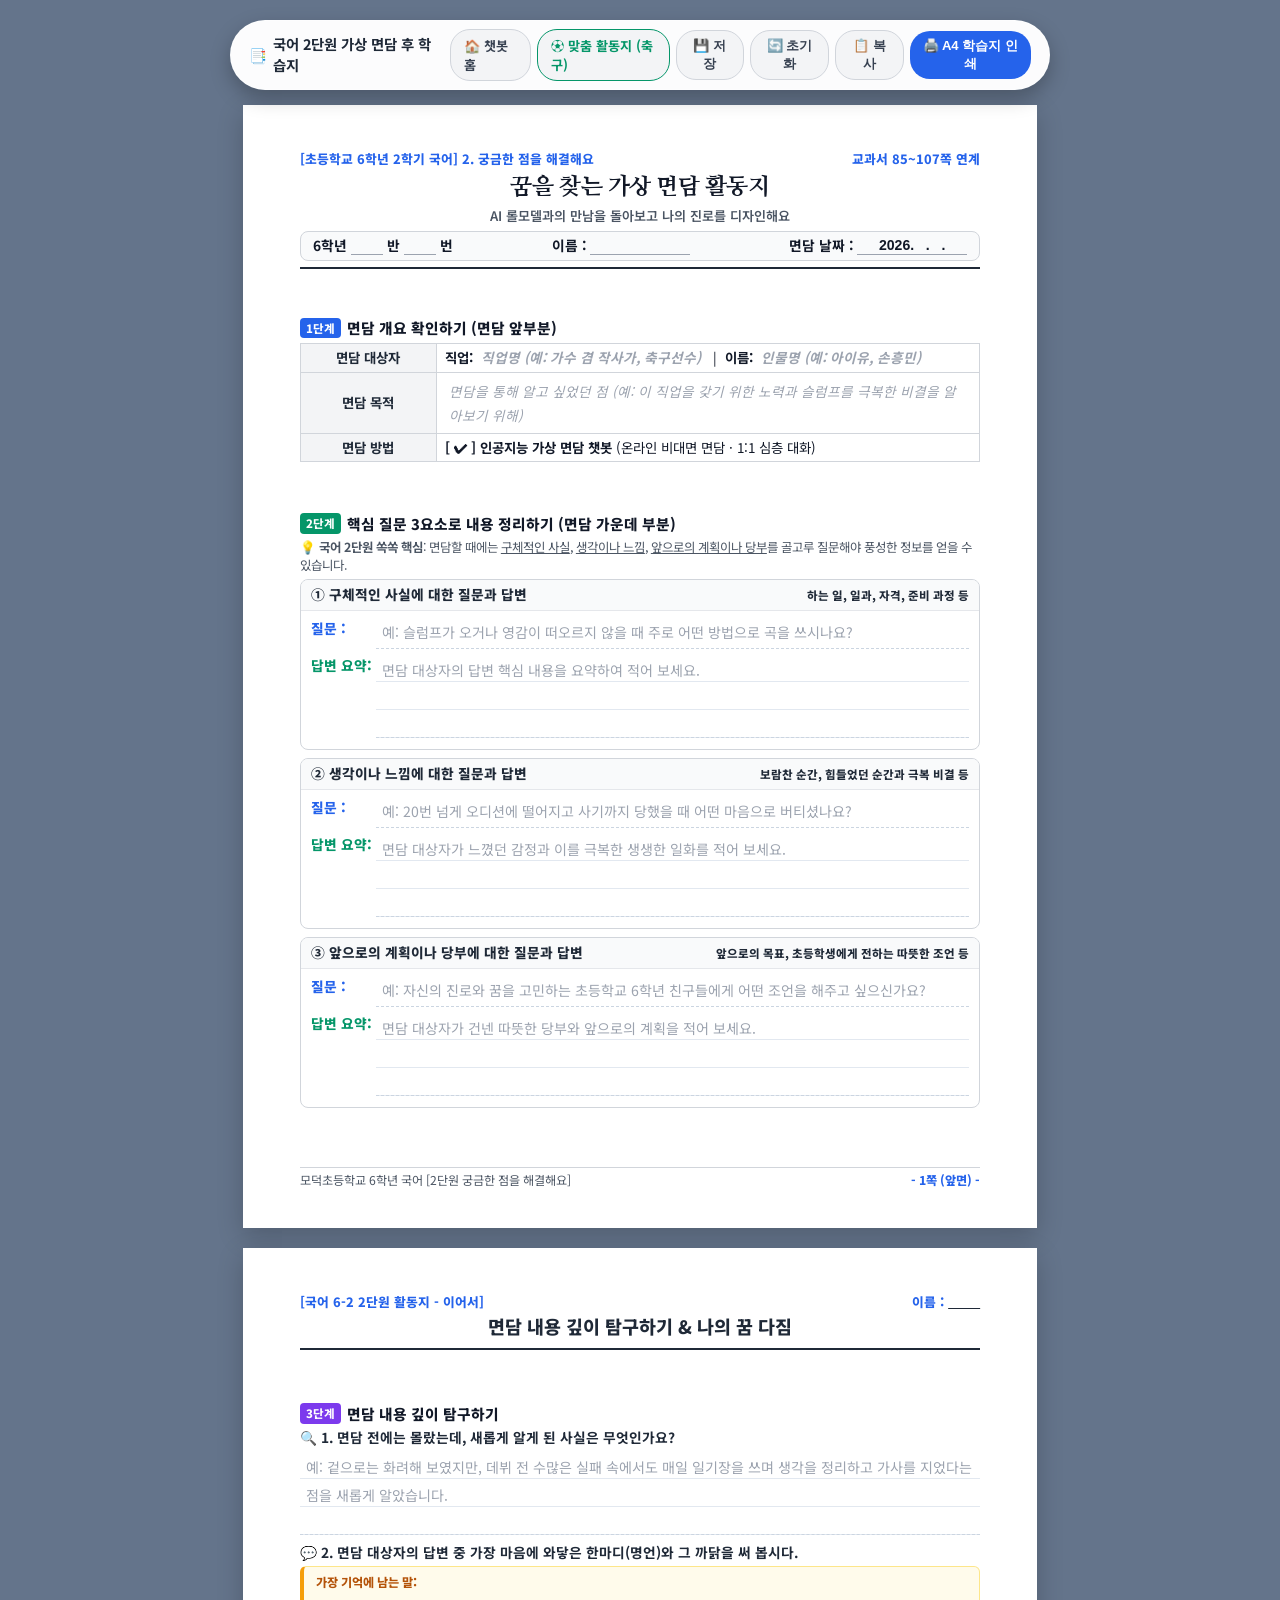
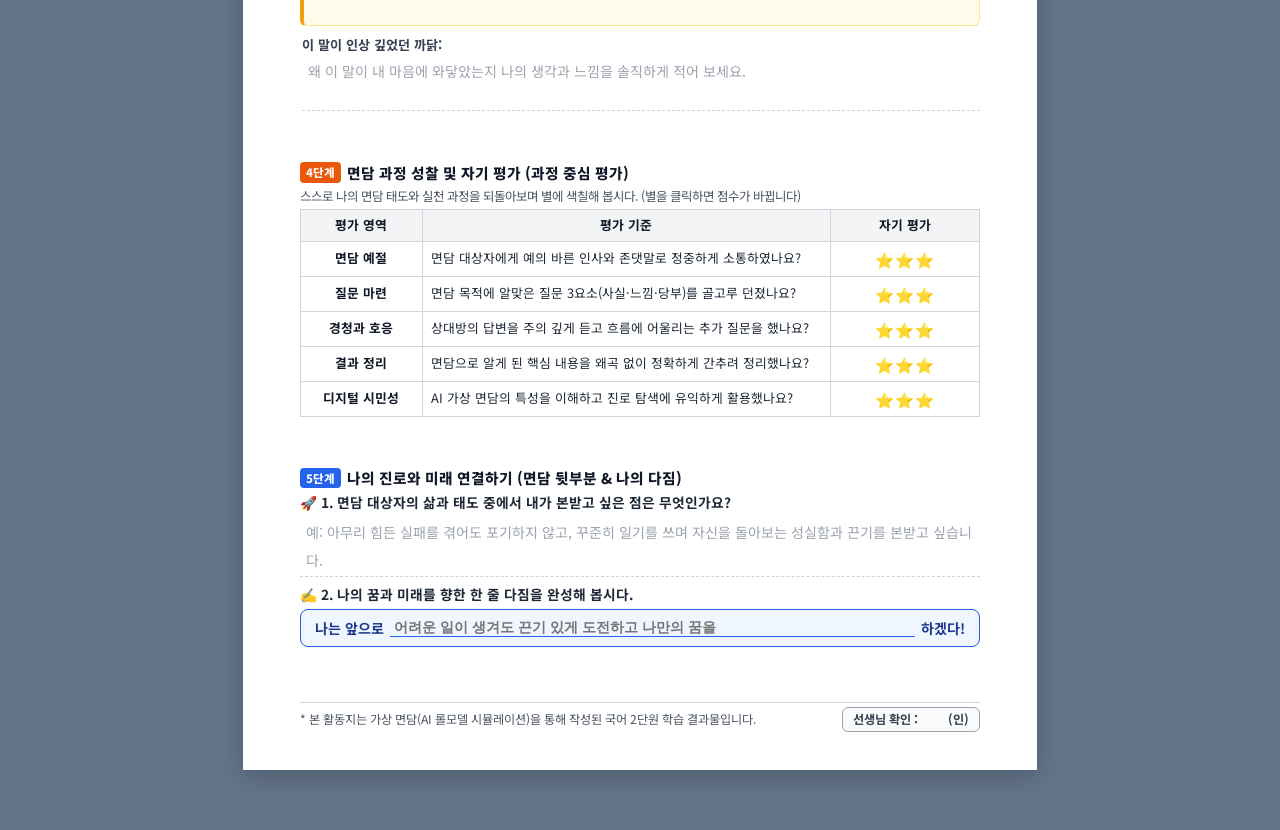
==== commit 7401d73b: "feat: 민수 맞춤형 활동지 질문·답변 직접 작성 구조 개편, A4 인쇄 여백 최적화 및 Gemini API 토큰 상향" ====
--- a/면담_후_학습지.html
+++ b/면담_후_학습지.html
@@ -288,8 +288,8 @@
     /* 질문 3요소 카드 */
     .question-element-card {
       border: 1.5px solid var(--gray-300);
-      border-radius: 6px;
-      margin-bottom: 5px;
+      border-radius: 8px;
+      margin-bottom: 8px;
       overflow: hidden;
       background: #ffffff;
     }
@@ -297,8 +297,8 @@
     .element-card-header {
       background: var(--gray-50);
       border-bottom: 1px solid var(--gray-200);
-      padding: 3px 8px;
-      font-size: 0.82rem;
+      padding: 5px 10px;
+      font-size: 0.86rem;
       font-weight: 800;
       color: var(--gray-800);
       display: flex;
@@ -307,22 +307,22 @@
     }
 
     .element-card-body {
-      padding: 4px 8px;
+      padding: 6px 10px;
     }
 
     .q-row {
       display: flex;
       align-items: flex-start;
-      margin-bottom: 2px;
-      font-size: 0.84rem;
+      margin-bottom: 5px;
+      font-size: 0.86rem;
     }
 
     .q-label {
       font-weight: 800;
       color: var(--primary);
-      width: 60px;
+      width: 65px;
       flex-shrink: 0;
-      padding-top: 1px;
+      padding-top: 2px;
     }
 
     .q-label-answer {
@@ -331,15 +331,16 @@
 
     .q-content {
       flex: 1;
-      min-height: 22px;
+      min-height: 28px;
     }
 
     /* 줄 공책 형태의 필기 라인 */
     .ruled-box {
       border-bottom: 1px dashed var(--line-color);
-      min-height: 24px;
-      padding: 1px 4px;
-      font-size: 0.84rem;
+      min-height: 28px;
+      line-height: 26px;
+      padding: 2px 6px;
+      font-size: 0.88rem;
       outline: none;
     }
     .ruled-box:focus {
@@ -348,6 +349,13 @@
     .ruled-box:empty:before {
       content: attr(data-placeholder);
       color: var(--gray-400);
+    }
+
+    .ruled-multi-line {
+      min-height: 84px;
+      line-height: 28px;
+      background-image: linear-gradient(to bottom, transparent 27px, #e2e8f0 27px, #e2e8f0 28px, transparent 28px);
+      background-size: 100% 28px;
     }
 
     /* 깊이 탐구하기 인용구 박스 */
@@ -513,6 +521,12 @@
         background: transparent !important;
       }
 
+      .ruled-multi-line {
+        min-height: 84px !important;
+        background-image: linear-gradient(to bottom, transparent 27px, #cbd5e1 27px, #cbd5e1 28px, transparent 28px) !important;
+        background-size: 100% 28px !important;
+      }
+
       .btn {
         display: none !important;
       }
@@ -528,7 +542,7 @@
     </div>
     <div class="toolbar-actions">
       <a href="index.html" class="btn btn-secondary">🏠 챗봇 홈</a>
-      <a href="통합학급_면담_후_학습지_축구선수.html" class="btn btn-secondary" style="border-color: #059669; color: #059669; font-weight: 700;">⚽ 통합학급용 (축구)</a>
+      <a href="면담_후_학습지_축구선수(민수).html" class="btn btn-secondary" style="border-color: #059669; color: #059669; font-weight: 700;">⚽ 맞춤 활동지 (축구)</a>
       <button class="btn btn-secondary" onclick="saveToLocalStorage()">💾 저장</button>
       <button class="btn btn-secondary" onclick="resetWorksheet()">🔄 초기화</button>
       <button class="btn btn-secondary" onclick="copyWorksheetText()">📋 복사</button>
@@ -584,7 +598,7 @@
         <tr>
           <th>면담 목적</th>
           <td>
-            <div id="viewPurpose" contenteditable="true" class="editable-box" data-placeholder="면담을 통해 알고 싶었던 점 (예: 이 직업을 갖기 위한 노력과 슬럼프를 극복한 비결을 알아보기 위해)"></div>
+            <div id="viewPurpose" contenteditable="true" class="editable-box" style="min-height: 48px; line-height: 24px;" data-placeholder="면담을 통해 알고 싶었던 점 (예: 이 직업을 갖기 위한 노력과 슬럼프를 극복한 비결을 알아보기 위해)"></div>
           </td>
         </tr>
         <tr>
@@ -601,7 +615,7 @@
       <h2 class="section-title">
         <span class="step-badge step-badge-accent">2단계</span> 핵심 질문 3요소로 내용 정리하기 (면담 가운데 부분)
       </h2>
-      <p style="font-size: 0.78rem; color: var(--gray-600); margin-bottom: 4px;">
+      <p style="font-size: 0.78rem; color: var(--gray-600); margin-bottom: 5px;">
         💡 <b>국어 2단원 쏙쏙 핵심</b>: 면담할 때에는 <u>구체적인 사실</u>, <u>생각이나 느낌</u>, <u>앞으로의 계획이나 당부</u>를 골고루 질문해야 풍성한 정보를 얻을 수 있습니다.
       </p>
 
@@ -614,11 +628,11 @@
         <div class="element-card-body">
           <div class="q-row">
             <span class="q-label">질문 :</span>
-            <div id="qFact" contenteditable="true" class="q-content ruled-box" data-placeholder="예: 슬럼프가 오거나 영감이 떠오르지 않을 때 주로 어떤 방법으로 곡을 쓰시나요?"></div>
+            <div id="qFact" contenteditable="true" class="q-content ruled-box" style="min-height: 32px;" data-placeholder="예: 슬럼프가 오거나 영감이 떠오르지 않을 때 주로 어떤 방법으로 곡을 쓰시나요?"></div>
           </div>
           <div class="q-row">
             <span class="q-label q-label-answer">답변 요약:</span>
-            <div id="aFact" contenteditable="true" class="q-content ruled-box" style="min-height: 38px;" data-placeholder="면담 대상자의 답변 핵심 내용을 요약하여 적어 보세요."></div>
+            <div id="aFact" contenteditable="true" class="q-content ruled-box ruled-multi-line" data-placeholder="면담 대상자의 답변 핵심 내용을 요약하여 적어 보세요."></div>
           </div>
         </div>
       </div>
@@ -632,11 +646,11 @@
         <div class="element-card-body">
           <div class="q-row">
             <span class="q-label">질문 :</span>
-            <div id="qFeel" contenteditable="true" class="q-content ruled-box" data-placeholder="예: 20번 넘게 오디션에 떨어지고 사기까지 당했을 때 어떤 마음으로 버티셨나요?"></div>
+            <div id="qFeel" contenteditable="true" class="q-content ruled-box" style="min-height: 32px;" data-placeholder="예: 20번 넘게 오디션에 떨어지고 사기까지 당했을 때 어떤 마음으로 버티셨나요?"></div>
           </div>
           <div class="q-row">
             <span class="q-label q-label-answer">답변 요약:</span>
-            <div id="aFeel" contenteditable="true" class="q-content ruled-box" style="min-height: 38px;" data-placeholder="면담 대상자가 느꼈던 감정과 이를 극복한 생생한 일화를 적어 보세요."></div>
+            <div id="aFeel" contenteditable="true" class="q-content ruled-box ruled-multi-line" data-placeholder="면담 대상자가 느꼈던 감정과 이를 극복한 생생한 일화를 적어 보세요."></div>
           </div>
         </div>
       </div>
@@ -650,11 +664,11 @@
         <div class="element-card-body">
           <div class="q-row">
             <span class="q-label">질문 :</span>
-            <div id="qPlan" contenteditable="true" class="q-content ruled-box" data-placeholder="예: 자신의 진로와 꿈을 고민하는 초등학교 6학년 친구들에게 어떤 조언을 해주고 싶으신가요?"></div>
+            <div id="qPlan" contenteditable="true" class="q-content ruled-box" style="min-height: 32px;" data-placeholder="예: 자신의 진로와 꿈을 고민하는 초등학교 6학년 친구들에게 어떤 조언을 해주고 싶으신가요?"></div>
           </div>
           <div class="q-row">
             <span class="q-label q-label-answer">답변 요약:</span>
-            <div id="aPlan" contenteditable="true" class="q-content ruled-box" style="min-height: 38px;" data-placeholder="면담 대상자가 건넨 따뜻한 당부와 앞으로의 계획을 적어 보세요."></div>
+            <div id="aPlan" contenteditable="true" class="q-content ruled-box ruled-multi-line" data-placeholder="면담 대상자가 건넨 따뜻한 당부와 앞으로의 계획을 적어 보세요."></div>
           </div>
         </div>
       </div>
@@ -689,25 +703,25 @@
       </h2>
 
       <!-- 새롭게 알게 된 사실 -->
-      <div style="margin-bottom: 6px;">
-        <label style="font-size: 0.84rem; font-weight: 700; color: var(--gray-800); display: block; margin-bottom: 2px;">
+      <div style="margin-bottom: 8px;">
+        <label style="font-size: 0.86rem; font-weight: 700; color: var(--gray-800); display: block; margin-bottom: 3px;">
           🔍 1. 면담 전에는 몰랐는데, 새롭게 알게 된 사실은 무엇인가요?
         </label>
-        <div id="viewLearned" contenteditable="true" class="ruled-box" style="min-height: 38px;" data-placeholder="예: 겉으로는 화려해 보였지만, 데뷔 전 수많은 실패 속에서도 매일 일기장을 쓰며 생각을 정리하고 가사를 지었다는 점을 새롭게 알았습니다."></div>
+        <div id="viewLearned" contenteditable="true" class="ruled-box ruled-multi-line" data-placeholder="예: 겉으로는 화려해 보였지만, 데뷔 전 수많은 실패 속에서도 매일 일기장을 쓰며 생각을 정리하고 가사를 지었다는 점을 새롭게 알았습니다."></div>
       </div>
 
       <!-- 마음을 울린 한마디 (명언) -->
       <div>
-        <label style="font-size: 0.84rem; font-weight: 700; color: var(--gray-800); display: block; margin-bottom: 2px;">
+        <label style="font-size: 0.86rem; font-weight: 700; color: var(--gray-800); display: block; margin-bottom: 3px;">
           💬 2. 면담 대상자의 답변 중 가장 마음에 와닿은 한마디(명언)와 그 까닭을 써 봅시다.
         </label>
-        <div class="quote-box">
-          <div style="font-size: 0.74rem; color: #b45309; font-weight: 800; margin-bottom: 1px;">가장 기억에 남는 말:</div>
+        <div class="quote-box" style="padding: 7px 12px; margin-bottom: 6px;">
+          <div style="font-size: 0.76rem; color: #b45309; font-weight: 800; margin-bottom: 2px;">가장 기억에 남는 말:</div>
           <div id="viewQuote" contenteditable="true" class="quote-content" data-placeholder="❝ 훌륭한 실패는 더 좋은 자리를 찾아가는 나침반이에요. 조급해하지 말고 자기만의 속도로 걸어가세요. ❞"></div>
         </div>
         <div style="padding-left: 2px;">
-          <span style="font-size: 0.8rem; font-weight: 700; color: var(--gray-700);">이 말이 인상 깊었던 까닭:</span>
-          <div id="viewQuoteReason" contenteditable="true" class="ruled-box" style="min-height: 28px;" data-placeholder="왜 이 말이 내 마음에 와닿았는지 나의 생각과 느낌을 솔직하게 적어 보세요."></div>
+          <span style="font-size: 0.82rem; font-weight: 700; color: var(--gray-700);">이 말이 인상 깊었던 까닭:</span>
+          <div id="viewQuoteReason" contenteditable="true" class="ruled-box" style="min-height: 56px; line-height: 28px;" data-placeholder="왜 이 말이 내 마음에 와닿았는지 나의 생각과 느낌을 솔직하게 적어 보세요."></div>
         </div>
       </div>
     </section>
@@ -717,43 +731,43 @@
       <h2 class="section-title">
         <span class="step-badge step-badge-orange">4단계</span> 면담 과정 성찰 및 자기 평가 (과정 중심 평가)
       </h2>
-      <p style="font-size: 0.76rem; color: var(--gray-600); margin-bottom: 2px;">
+      <p style="font-size: 0.78rem; color: var(--gray-600); margin-bottom: 4px;">
         스스로 나의 면담 태도와 실천 과정을 되돌아보며 별에 색칠해 봅시다. (별을 클릭하면 점수가 바뀝니다)
       </p>
 
       <table class="eval-table">
         <thead>
           <tr>
-            <th style="width: 18%;">평가 영역</th>
-            <th>평가 기준</th>
-            <th style="width: 22%;">자기 평가</th>
+            <th style="width: 18%; padding: 6px 8px;">평가 영역</th>
+            <th style="padding: 6px 8px;">평가 기준</th>
+            <th style="width: 22%; padding: 6px 8px;">자기 평가</th>
           </tr>
         </thead>
         <tbody>
           <tr>
-            <td><b>면담 예절</b></td>
-            <td class="criteria">면담 대상자에게 예의 바른 인사와 존댓말로 정중하게 소통하였나요?</td>
-            <td class="stars-cell active-3" onclick="toggleStars(this)">⭐⭐⭐</td>
+            <td style="padding: 6px 8px;"><b>면담 예절</b></td>
+            <td class="criteria" style="padding: 6px 8px;">면담 대상자에게 예의 바른 인사와 존댓말로 정중하게 소통하였나요?</td>
+            <td class="stars-cell active-3" style="padding: 6px 8px;" onclick="toggleStars(this)">⭐⭐⭐</td>
           </tr>
           <tr>
-            <td><b>질문 마련</b></td>
-            <td class="criteria">면담 목적에 알맞은 질문 3요소(사실·느낌·당부)를 골고루 던졌나요?</td>
-            <td class="stars-cell active-3" onclick="toggleStars(this)">⭐⭐⭐</td>
+            <td style="padding: 6px 8px;"><b>질문 마련</b></td>
+            <td class="criteria" style="padding: 6px 8px;">면담 목적에 알맞은 질문 3요소(사실·느낌·당부)를 골고루 던졌나요?</td>
+            <td class="stars-cell active-3" style="padding: 6px 8px;" onclick="toggleStars(this)">⭐⭐⭐</td>
           </tr>
           <tr>
-            <td><b>경청과 호응</b></td>
-            <td class="criteria">상대방의 답변을 주의 깊게 듣고 흐름에 어울리는 추가 질문을 했나요?</td>
-            <td class="stars-cell active-3" onclick="toggleStars(this)">⭐⭐⭐</td>
+            <td style="padding: 6px 8px;"><b>경청과 호응</b></td>
+            <td class="criteria" style="padding: 6px 8px;">상대방의 답변을 주의 깊게 듣고 흐름에 어울리는 추가 질문을 했나요?</td>
+            <td class="stars-cell active-3" style="padding: 6px 8px;" onclick="toggleStars(this)">⭐⭐⭐</td>
           </tr>
           <tr>
-            <td><b>결과 정리</b></td>
-            <td class="criteria">면담으로 알게 된 핵심 내용을 왜곡 없이 정확하게 간추려 정리했나요?</td>
-            <td class="stars-cell active-3" onclick="toggleStars(this)">⭐⭐⭐</td>
+            <td style="padding: 6px 8px;"><b>결과 정리</b></td>
+            <td class="criteria" style="padding: 6px 8px;">면담으로 알게 된 핵심 내용을 왜곡 없이 정확하게 간추려 정리했나요?</td>
+            <td class="stars-cell active-3" style="padding: 6px 8px;" onclick="toggleStars(this)">⭐⭐⭐</td>
           </tr>
           <tr>
-            <td><b>디지털 시민성</b></td>
-            <td class="criteria">AI 가상 면담의 특성을 이해하고 진로 탐색에 유익하게 활용했나요?</td>
-            <td class="stars-cell active-3" onclick="toggleStars(this)">⭐⭐⭐</td>
+            <td style="padding: 6px 8px;"><b>디지털 시민성</b></td>
+            <td class="criteria" style="padding: 6px 8px;">AI 가상 면담의 특성을 이해하고 진로 탐색에 유익하게 활용했나요?</td>
+            <td class="stars-cell active-3" style="padding: 6px 8px;" onclick="toggleStars(this)">⭐⭐⭐</td>
           </tr>
         </tbody>
       </table>
@@ -765,18 +779,18 @@
         <span class="step-badge">5단계</span> 나의 진로와 미래 연결하기 (면담 뒷부분 &amp; 나의 다짐)
       </h2>
 
-      <div style="margin-bottom: 6px;">
-        <label style="font-size: 0.84rem; font-weight: 700; color: var(--gray-800); display: block; margin-bottom: 2px;">
+      <div style="margin-bottom: 8px;">
+        <label style="font-size: 0.86rem; font-weight: 700; color: var(--gray-800); display: block; margin-bottom: 3px;">
           🚀 1. 면담 대상자의 삶과 태도 중에서 내가 본받고 싶은 점은 무엇인가요?
         </label>
-        <div id="viewRoleModel" contenteditable="true" class="ruled-box" style="min-height: 32px;" data-placeholder="예: 아무리 힘든 실패를 겪어도 포기하지 않고, 꾸준히 일기를 쓰며 자신을 돌아보는 성실함과 끈기를 본받고 싶습니다."></div>
+        <div id="viewRoleModel" contenteditable="true" class="ruled-box" style="min-height: 56px; line-height: 28px;" data-placeholder="예: 아무리 힘든 실패를 겪어도 포기하지 않고, 꾸준히 일기를 쓰며 자신을 돌아보는 성실함과 끈기를 본받고 싶습니다."></div>
       </div>
 
       <div>
-        <label style="font-size: 0.84rem; font-weight: 700; color: var(--gray-800); display: block; margin-bottom: 3px;">
+        <label style="font-size: 0.86rem; font-weight: 700; color: var(--gray-800); display: block; margin-bottom: 4px;">
           ✍️ 2. 나의 꿈과 미래를 향한 한 줄 다짐을 완성해 봅시다.
         </label>
-        <div class="pledge-box">
+        <div class="pledge-box" style="padding: 8px 14px;">
           <span>나는 앞으로</span>
           <input type="text" id="viewPledge" class="pledge-input" placeholder="어려운 일이 생겨도 끈기 있게 도전하고 나만의 꿈을">
           <span>하겠다!</span>
@@ -789,7 +803,7 @@
       <div>
         <span>* 본 활동지는 가상 면담(AI 롤모델 시뮬레이션)을 통해 작성된 국어 2단원 학습 결과물입니다.</span>
       </div>
-      <div class="teacher-confirm">
+      <div class="teacher-confirm" style="padding: 3px 10px; border: 1.5px solid var(--gray-400); border-radius: 6px; font-weight: 700;">
         선생님 확인 : &nbsp;&nbsp;&nbsp;&nbsp;&nbsp;&nbsp;&nbsp;&nbsp; (인)
       </div>
     </footer>
